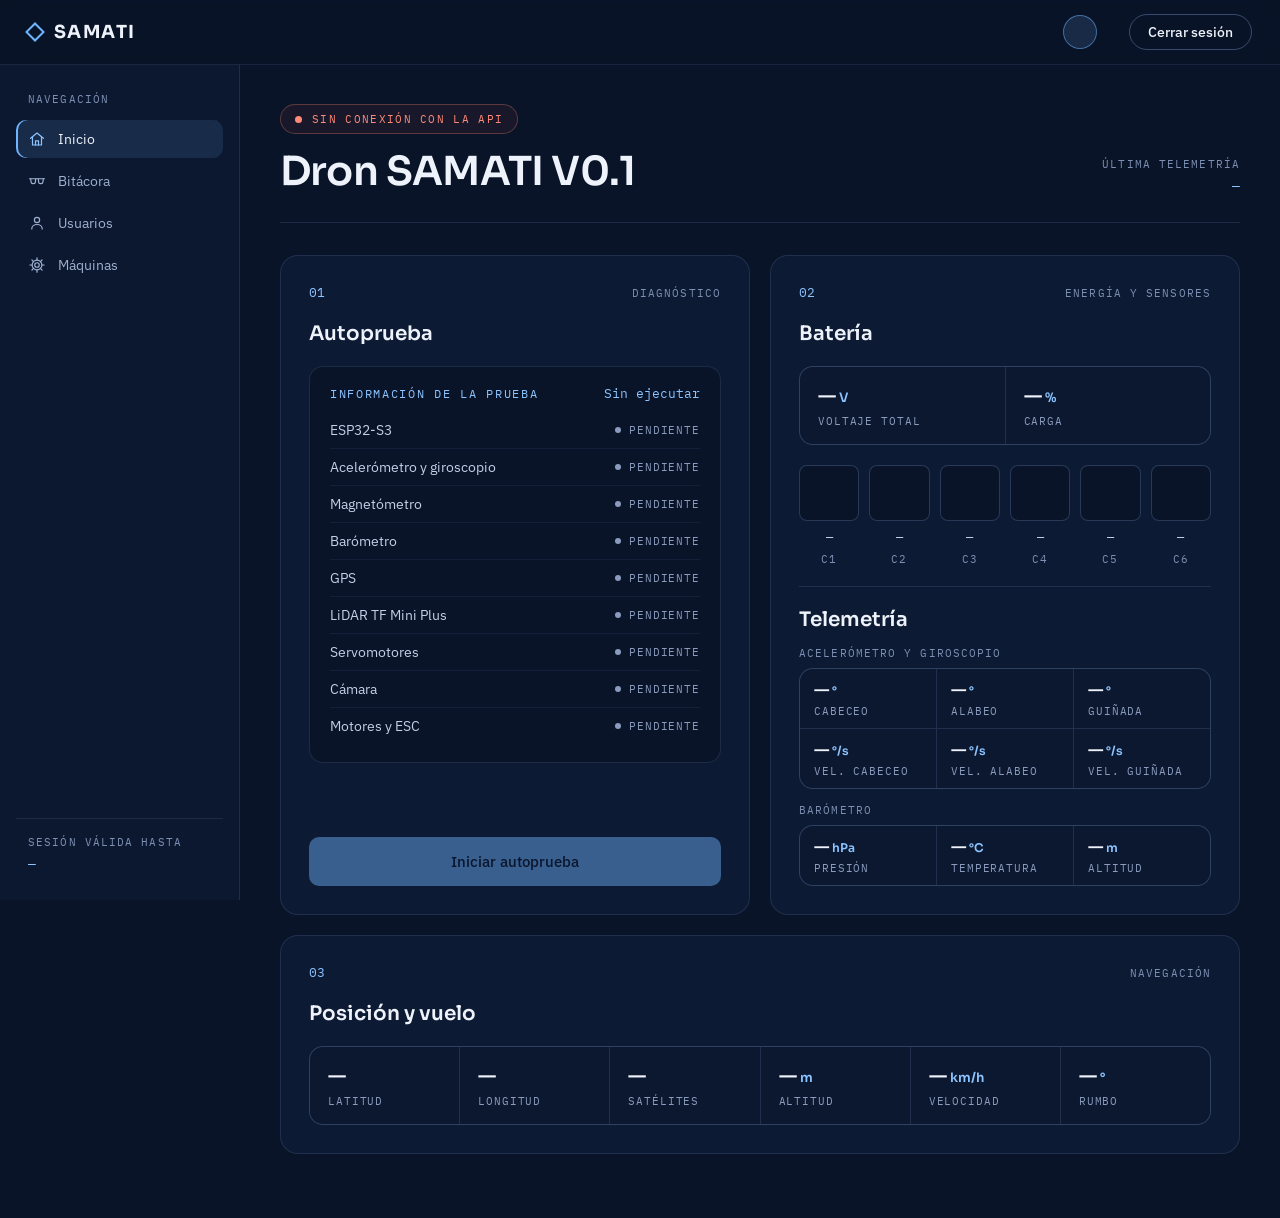
==== sitio_web/panel_control/index.html @ 72092619 "added panel of control user and log website, update API" ====
<!DOCTYPE html>
<html lang="es">
<head>
  <meta charset="UTF-8">
  <meta name="viewport" content="width=device-width, initial-scale=1.0">
  <title>Panel de control · SAMATI</title>
  <link rel="preconnect" href="https://fonts.googleapis.com">
  <link href="https://fonts.googleapis.com/css2?family=Sora:wght@400;500;600;700&family=IBM+Plex+Sans:wght@400;500&family=IBM+Plex+Mono:wght@400;500&display=swap" rel="stylesheet">
  <link rel="stylesheet" href="../styless.css">
  <link rel="stylesheet" href="styless.css">
</head>
<body class="pagina_panel">

  <header class="barra_navegacion barra_navegacion_panel">
    <div class="barra_navegacion_interior">
      <a href="index.html" class="logo">
        <span class="logo_marca"></span>
        <span class="logo_texto">SAMATI</span>
      </a>
      <div class="menu_navegacion">
        <div class="usuario_sesion">
          <span class="usuario_avatar" id="usuario_avatar" aria-hidden="true"></span>
          <span class="usuario_datos">
            <span class="usuario_nombre" id="usuario_nombre"></span>
            <span class="etiqueta_pequena" id="usuario_rol"></span>
          </span>
        </div>
        <button type="button" class="boton_acceso" id="boton_cerrar_sesion_panel">Cerrar sesión</button>
      </div>
    </div>
  </header>

  <div class="panel_estructura">
    <aside class="barra_lateral">
      <span class="etiqueta_pequena menu_lateral_titulo">Navegación</span>
      <nav class="menu_lateral" aria-label="Secciones del panel">
        <a href="index.html" class="enlace_lateral enlace_lateral_activo" aria-current="page">
          <svg class="icono_lateral" viewBox="0 0 24 24" aria-hidden="true">
            <path d="M3.5 11 12 4l8.5 7"></path>
            <path d="M6 9.5V20h12V9.5"></path>
            <path d="M10 20v-5.5h4V20"></path>
          </svg>
          <span>Inicio</span>
        </a>
        <a href="ingineer_log/index.html" class="enlace_lateral">
          <svg class="icono_lateral" viewBox="0 0 24 24" aria-hidden="true">
            <path d="M2 9h20"></path>
            <path d="M3.5 9l.6 4.2a2.5 2.5 0 0 0 2.5 2.3h.8a2.5 2.5 0 0 0 2.5-2.3L10.2 9"></path>
            <path d="M13.8 9l.3 4.2a2.5 2.5 0 0 0 2.5 2.3h.8a2.5 2.5 0 0 0 2.5-2.3L20.5 9"></path>
          </svg>
          <span>Bitácora</span>
        </a>
        <a href="user_shetings/index.html" class="enlace_lateral">
          <svg class="icono_lateral" viewBox="0 0 24 24" aria-hidden="true">
            <circle cx="12" cy="8" r="3.5"></circle>
            <path d="M5 20c0-3.6 3.1-6 7-6s7 2.4 7 6"></path>
          </svg>
          <span>Usuarios</span>
        </a>
        <a href="machine_shetings/index.html" class="enlace_lateral">
          <svg class="icono_lateral" viewBox="0 0 24 24" aria-hidden="true">
            <circle cx="12" cy="12" r="3"></circle>
            <circle cx="12" cy="12" r="6.5"></circle>
            <path d="M12 2.5v3M12 18.5v3M2.5 12h3M18.5 12h3M5.3 5.3l2.1 2.1M16.6 16.6l2.1 2.1M5.3 18.7l2.1-2.1M16.6 7.4l2.1-2.1"></path>
          </svg>
          <span>Máquinas</span>
        </a>
      </nav>
      <div class="barra_lateral_pie">
        <span class="etiqueta_pequena">Sesión válida hasta</span>
        <span class="numero_mono" id="sesion_expira">—</span>
      </div>
    </aside>

    <main class="panel_contenido">
      <section id="vista_inicio" class="vista_panel">
        <div class="encabezado_panel revelar" style="--retraso:0ms">
          <div class="encabezado_panel_titulos">
            <div class="estado_enlace estado_enlace_desconectado" id="estado_enlace" role="status" aria-live="polite">
              <span class="estado_enlace_punto"></span>
              <span id="estado_enlace_texto">Sin conexión con la API</span>
            </div>
            <h1 class="titulo_panel" id="titulo_dron">Dron SAMATI V0.1</h1>
          </div>
          <div class="encabezado_panel_meta">
            <span class="etiqueta_pequena">Última telemetría</span>
            <span class="numero_mono" id="ultima_telemetria">—</span>
          </div>
        </div>

        <div class="cuadricula_panel">
          <article class="tarjeta_componente tarjeta_panel revelar" style="--retraso:60ms">
            <div class="tarjeta_componente_cabecera"><span class="numero_mono">01</span><span class="etiqueta_pequena">Diagnóstico</span></div>
            <h2 class="titulo_tarjeta">Autoprueba</h2>
            <div class="informacion_prueba">
              <div class="informacion_prueba_cabecera">
                <span class="etiqueta_mono">Información de la prueba</span>
                <span class="numero_mono" id="resumen_prueba">Sin ejecutar</span>
              </div>
              <ul class="lista_prueba" id="lista_prueba">
                <li class="lista_prueba_fila" data-componente="microcontrolador"><span>ESP32-S3</span><span class="estado_prueba">Pendiente</span></li>
                <li class="lista_prueba_fila" data-componente="imu"><span>Acelerómetro y giroscopio</span><span class="estado_prueba">Pendiente</span></li>
                <li class="lista_prueba_fila" data-componente="magnetometro"><span>Magnetómetro</span><span class="estado_prueba">Pendiente</span></li>
                <li class="lista_prueba_fila" data-componente="barometro"><span>Barómetro</span><span class="estado_prueba">Pendiente</span></li>
                <li class="lista_prueba_fila" data-componente="gps"><span>GPS</span><span class="estado_prueba">Pendiente</span></li>
                <li class="lista_prueba_fila" data-componente="lidar"><span>LiDAR TF Mini Plus</span><span class="estado_prueba">Pendiente</span></li>
                <li class="lista_prueba_fila" data-componente="servomotores"><span>Servomotores</span><span class="estado_prueba">Pendiente</span></li>
                <li class="lista_prueba_fila" data-componente="camara"><span>Cámara</span><span class="estado_prueba">Pendiente</span></li>
                <li class="lista_prueba_fila" data-componente="motores"><span>Motores y ESC</span><span class="estado_prueba">Pendiente</span></li>
              </ul>
            </div>
            <button type="button" class="boton_primario" id="boton_autoprueba" disabled>
              <span class="indicador_carga"></span>
              <span id="texto_boton_autoprueba">Iniciar autoprueba</span>
            </button>
          </article>

          <article class="tarjeta_componente tarjeta_panel revelar" style="--retraso:120ms">
            <div class="tarjeta_componente_cabecera"><span class="numero_mono">02</span><span class="etiqueta_pequena">Energía y sensores</span></div>
            <h2 class="titulo_tarjeta">Batería</h2>
            <div class="cuadricula_datos cuadricula_datos_compacta">
              <div class="dato"><span class="dato_valor"><span id="bateria_voltaje">—</span><span class="dato_unidad">V</span></span><span class="dato_nombre">Voltaje total</span></div>
              <div class="dato"><span class="dato_valor"><span id="bateria_porcentaje">—</span><span class="dato_unidad">%</span></span><span class="dato_nombre">Carga</span></div>
            </div>
            <div class="celdas_bateria" id="celdas_bateria">
              <div class="celda_bateria"><span class="celda_bateria_barra"><span class="celda_bateria_relleno"></span></span><span class="numero_mono celda_bateria_valor">—</span><span class="etiqueta_pequena">C1</span></div>
              <div class="celda_bateria"><span class="celda_bateria_barra"><span class="celda_bateria_relleno"></span></span><span class="numero_mono celda_bateria_valor">—</span><span class="etiqueta_pequena">C2</span></div>
              <div class="celda_bateria"><span class="celda_bateria_barra"><span class="celda_bateria_relleno"></span></span><span class="numero_mono celda_bateria_valor">—</span><span class="etiqueta_pequena">C3</span></div>
              <div class="celda_bateria"><span class="celda_bateria_barra"><span class="celda_bateria_relleno"></span></span><span class="numero_mono celda_bateria_valor">—</span><span class="etiqueta_pequena">C4</span></div>
              <div class="celda_bateria"><span class="celda_bateria_barra"><span class="celda_bateria_relleno"></span></span><span class="numero_mono celda_bateria_valor">—</span><span class="etiqueta_pequena">C5</span></div>
              <div class="celda_bateria"><span class="celda_bateria_barra"><span class="celda_bateria_relleno"></span></span><span class="numero_mono celda_bateria_valor">—</span><span class="etiqueta_pequena">C6</span></div>
            </div>

            <div class="bloque_telemetria">
              <h2 class="titulo_tarjeta">Telemetría</h2>
              <div class="grupo_telemetria">
                <span class="etiqueta_pequena">Acelerómetro y giroscopio</span>
                <div class="cuadricula_datos cuadricula_datos_compacta cuadricula_datos_tres">
                  <div class="dato"><span class="dato_valor"><span id="imu_cabeceo">—</span><span class="dato_unidad">°</span></span><span class="dato_nombre">Cabeceo</span></div>
                  <div class="dato"><span class="dato_valor"><span id="imu_alabeo">—</span><span class="dato_unidad">°</span></span><span class="dato_nombre">Alabeo</span></div>
                  <div class="dato"><span class="dato_valor"><span id="imu_guinada">—</span><span class="dato_unidad">°</span></span><span class="dato_nombre">Guiñada</span></div>
                  <div class="dato"><span class="dato_valor"><span id="imu_vel_cabeceo">—</span><span class="dato_unidad">°/s</span></span><span class="dato_nombre">Vel. cabeceo</span></div>
                  <div class="dato"><span class="dato_valor"><span id="imu_vel_alabeo">—</span><span class="dato_unidad">°/s</span></span><span class="dato_nombre">Vel. alabeo</span></div>
                  <div class="dato"><span class="dato_valor"><span id="imu_vel_guinada">—</span><span class="dato_unidad">°/s</span></span><span class="dato_nombre">Vel. guiñada</span></div>
                </div>
              </div>
              <div class="grupo_telemetria">
                <span class="etiqueta_pequena">Barómetro</span>
                <div class="cuadricula_datos cuadricula_datos_compacta cuadricula_datos_tres">
                  <div class="dato"><span class="dato_valor"><span id="barometro_presion">—</span><span class="dato_unidad">hPa</span></span><span class="dato_nombre">Presión</span></div>
                  <div class="dato"><span class="dato_valor"><span id="barometro_temperatura">—</span><span class="dato_unidad">°C</span></span><span class="dato_nombre">Temperatura</span></div>
                  <div class="dato"><span class="dato_valor"><span id="barometro_altitud">—</span><span class="dato_unidad">m</span></span><span class="dato_nombre">Altitud</span></div>
                </div>
              </div>
            </div>
          </article>

          <article class="tarjeta_componente tarjeta_panel tarjeta_panel_ancha revelar" style="--retraso:180ms">
            <div class="tarjeta_componente_cabecera"><span class="numero_mono">03</span><span class="etiqueta_pequena">Navegación</span></div>
            <h2 class="titulo_tarjeta">Posición y vuelo</h2>
            <div class="cuadricula_datos cuadricula_datos_compacta">
              <div class="dato"><span class="dato_valor" id="telemetria_latitud">—</span><span class="dato_nombre">Latitud</span></div>
              <div class="dato"><span class="dato_valor" id="telemetria_longitud">—</span><span class="dato_nombre">Longitud</span></div>
              <div class="dato"><span class="dato_valor"><span id="telemetria_satelites">—</span></span><span class="dato_nombre">Satélites</span></div>
              <div class="dato"><span class="dato_valor"><span id="telemetria_altitud">—</span><span class="dato_unidad">m</span></span><span class="dato_nombre">Altitud</span></div>
              <div class="dato"><span class="dato_valor"><span id="telemetria_velocidad">—</span><span class="dato_unidad">km/h</span></span><span class="dato_nombre">Velocidad</span></div>
              <div class="dato"><span class="dato_valor"><span id="telemetria_rumbo">—</span><span class="dato_unidad">°</span></span><span class="dato_nombre">Rumbo</span></div>
            </div>
          </article>
        </div>
      </section>
    </main>
  </div>

  <script src="../main.js"></script>
  <script src="sesion_panel.js"></script>
  <script src="main.js"></script>
</body>
</html>
---- sitio_web/styless.css ----
/* ===== Variables ===== */
:root {
  --color_fondo: #0a1428;
  --color_fondo_alterno: #0c1830;
  --color_superficie: #0d1a33;
  --color_superficie_hover: #102042;
  --color_texto: #eef2fa;
  --color_texto_secundario: #a9b8d4;
  --color_texto_tenue: #8a9bbd;
  --color_acento: #6fb4ff;
  --color_acento_claro: #8cc4ff;
  --color_acento_hover: #9bcbff;
  --color_alerta: #f2c46b;
  --color_error: #ff8a78;
  --color_linea: rgba(140, 175, 235, 0.14);
  --fuente_titulos: 'Sora', sans-serif;
  --fuente_texto: 'IBM Plex Sans', system-ui, sans-serif;
  --fuente_mono: 'IBM Plex Mono', monospace;
  --curva_suave: cubic-bezier(.2, .7, .2, 1);
}

/* ===== Base ===== */
*, *::before, *::after { box-sizing: border-box; }
html { scroll-behavior: smooth; }
body {
  margin: 0;
  background: var(--color_fondo);
  color: var(--color_texto);
  font-family: var(--fuente_texto);
  -webkit-font-smoothing: antialiased;
  overflow-x: hidden;
}
a { color: var(--color_acento_claro); text-decoration: none; }
a:hover { color: #c7e2ff; }
::selection { background: var(--color_acento); color: #071226; }
input::placeholder { color: #6f82a6; }
[hidden] { display: none !important; }

.contenedor { max-width: 1240px; margin: 0 auto; width: 100%; }

/* ===== Tipografía compartida ===== */
.etiqueta_mono {
  font-family: var(--fuente_mono);
  font-size: 12px;
  letter-spacing: .14em;
  text-transform: uppercase;
  color: var(--color_acento_claro);
}
.etiqueta_pequena {
  font-family: var(--fuente_mono);
  font-size: 11px;
  letter-spacing: .1em;
  text-transform: uppercase;
  color: #7d8fb2;
}
.numero_mono { font-family: var(--fuente_mono); font-size: 13px; color: var(--color_acento_claro); }
.texto_secundario { margin: 0; font-size: 15px; line-height: 1.6; color: var(--color_texto_secundario); text-wrap: pretty; }

/* ===== Navegación ===== */
.barra_navegacion {
  position: fixed; top: 0; left: 0; right: 0; z-index: 20;
  background: rgba(10, 20, 40, .72);
  backdrop-filter: blur(14px);
  -webkit-backdrop-filter: blur(14px);
  border-bottom: 1px solid rgba(140, 175, 235, .12);
}
.barra_navegacion_interior {
  padding: 16px 28px;
  display: flex; align-items: center; justify-content: space-between; gap: 24px;
}
.logo { display: flex; align-items: center; gap: 12px; color: var(--color_texto); }
.logo:hover { color: var(--color_texto); }
.logo_marca { width: 14px; height: 14px; border: 2px solid var(--color_acento); transform: rotate(45deg); display: block; }
.logo_marca_pequena { width: 10px; height: 10px; }
.logo_texto { font-family: var(--fuente_titulos); font-weight: 700; font-size: 18px; letter-spacing: .08em; }
.logo_texto_pequeno { font-size: 14px; font-weight: 600; }
.menu_navegacion { display: flex; align-items: center; gap: 28px; flex-wrap: wrap; }
.enlace_menu { color: #9fb0cf; font-size: 14px; transition: color .2s; }
.enlace_menu:hover { color: var(--color_texto); }
.boton_acceso {
  font-family: var(--fuente_texto); font-size: 14px; font-weight: 500;
  color: var(--color_texto); background: transparent;
  border: 1px solid rgba(140, 175, 235, .35); border-radius: 999px;
  padding: 8px 18px; cursor: pointer; transition: all .25s;
}
.boton_acceso:hover { background: var(--color_acento); color: #071226; border-color: var(--color_acento); }

/* ===== Inicio ===== */
.seccion_inicio {
  position: relative; min-height: 100vh;
  display: flex; align-items: center;
  padding: 120px 28px 72px; overflow: hidden;
  background-image:
    linear-gradient(rgba(140, 175, 235, .05) 1px, transparent 1px),
    linear-gradient(90deg, rgba(140, 175, 235, .05) 1px, transparent 1px);
  background-size: 64px 64px;
}
.inicio_degradado {
  position: absolute; inset: 0; pointer-events: none;
  background: radial-gradient(ellipse at 20% 50%, rgba(10, 20, 40, .92) 0%, rgba(10, 20, 40, .55) 45%, rgba(10, 20, 40, 0) 75%);
}
.inicio_contenido {
  position: relative;
  display: flex; flex-wrap: wrap; align-items: center; justify-content: space-between; gap: 56px;
}
.inicio_texto { flex: 1 1 520px; max-width: 640px; display: flex; flex-direction: column; gap: 28px; }
.etiqueta_ubicacion {
  display: flex; align-items: center; gap: 10px;
  font-family: var(--fuente_mono); font-size: 12px; letter-spacing: .14em;
  text-transform: uppercase; color: var(--color_acento_claro);
}
.punto_estado { width: 6px; height: 6px; border-radius: 50%; background: var(--color_acento); box-shadow: 0 0 0 4px rgba(111, 180, 255, .18); }
.titulo_principal {
  margin: 0; font-family: var(--fuente_titulos); font-weight: 600;
  font-size: clamp(38px, 5.4vw, 68px); line-height: 1.04; letter-spacing: -.025em; text-wrap: balance;
}
.texto_principal { margin: 0; font-size: 18px; line-height: 1.6; color: var(--color_texto_secundario); max-width: 560px; text-wrap: pretty; }
.cuadricula_datos {
  display: grid; grid-template-columns: repeat(auto-fit, minmax(120px, 1fr)); gap: 1px;
  background: var(--color_linea); border: 1px solid var(--color_linea);
  border-radius: 14px; overflow: hidden; margin-top: 8px;
}
.dato { background: var(--color_fondo_alterno); padding: 18px 20px; display: flex; flex-direction: column; gap: 6px; }
.dato_valor { font-family: var(--fuente_titulos); font-size: 26px; font-weight: 600; }
.dato_unidad { font-size: 15px; color: var(--color_acento_claro); margin-left: 3px; }
.dato_nombre { font-family: var(--fuente_mono); font-size: 11px; letter-spacing: .08em; text-transform: uppercase; color: var(--color_texto_tenue); }

/* ===== Radar ===== */
.radar {
  position: absolute; right: -12%; top: 50%; transform: translateY(-50%);
  width: min(860px, 110vw); aspect-ratio: 1; pointer-events: none; opacity: .85;
}
.radar_anillo { position: absolute; border-radius: 50%; border: 1px solid rgba(125, 165, 235, .16); }
.radar_anillo_1 { inset: 0; }
.radar_anillo_2 { inset: 12%; }
.radar_anillo_3 { inset: 24%; }
.radar_anillo_4 { inset: 36%; }
.radar_eje { position: absolute; background: rgba(125, 165, 235, .16); }
.radar_eje_horizontal { left: 0; right: 0; top: 50%; height: 1px; }
.radar_eje_vertical { top: 0; bottom: 0; left: 50%; width: 1px; }
.radar_barrido {
  position: absolute; inset: 0; border-radius: 50%;
  background: conic-gradient(from 0deg, rgba(111, 180, 255, 0) 0deg, rgba(111, 180, 255, 0) 290deg, rgba(111, 180, 255, .22) 360deg);
  animation: animacion_giro 8s linear infinite;
}
.radar_ruta { position: absolute; inset: 0; width: 100%; height: 100%; }
.radar_ruta polyline { fill: none; stroke: rgba(140, 196, 255, .35); stroke-width: .18; stroke-dasharray: .8 .8; }
.punto_ruta {
  --color_punto: var(--color_acento_claro);
  position: absolute; left: var(--pos_x); top: var(--pos_y);
  width: 7px; height: 7px; border-radius: 50%;
  background: var(--color_punto); box-shadow: 0 0 12px var(--color_punto);
  transform: translate(-50%, -50%);
}
.punto_ruta::after {
  content: ''; position: absolute; left: 50%; top: 50%;
  width: 10px; height: 10px; border-radius: 50%;
  border: 1px solid var(--color_punto);
  animation: animacion_pulso 2.8s ease-out var(--retraso) infinite;
}
.punto_ruta_alerta { --color_punto: var(--color_alerta); width: 9px; height: 9px; }

/* ===== Login ===== */
.tarjeta_login {
  flex: 0 1 420px; width: 100%; max-width: 440px;
  background: rgba(12, 26, 52, .74);
  backdrop-filter: blur(16px); -webkit-backdrop-filter: blur(16px);
  border: 1px solid rgba(140, 175, 235, .2); border-radius: 20px; padding: 36px;
  box-shadow: 0 30px 80px -20px rgba(0, 0, 0, .6), inset 0 1px 0 rgba(255, 255, 255, .05);
}
.formulario_login, .vista_acceso_exitoso { display: flex; flex-direction: column; gap: 24px; animation: animacion_entrada .5s ease both; }
.encabezado_login { display: flex; flex-direction: column; gap: 8px; }
.titulo_login { margin: 0; font-family: var(--fuente_titulos); font-weight: 600; font-size: 26px; letter-spacing: -.01em; }
.grupo_campos { display: flex; flex-direction: column; gap: 16px; }
.campo { display: flex; flex-direction: column; gap: 8px; }
.campo_etiqueta { font-size: 13px; font-weight: 500; color: #c3cfe5; }
.campo_entrada {
  width: 100%; font-family: var(--fuente_texto); font-size: 15px; color: var(--color_texto);
  background: rgba(6, 14, 30, .6); border: 1px solid rgba(140, 175, 235, .24);
  border-radius: 10px; padding: 14px 16px; outline: none;
  transition: border-color .2s, box-shadow .2s;
}
.campo_entrada:focus { border-color: var(--color_acento); box-shadow: 0 0 0 4px rgba(111, 180, 255, .18); }
.campo_entrada_invalido { border-color: rgba(255, 138, 120, .6); }
.campo_contrasena_envoltura { position: relative; display: block; }
.campo_entrada_contrasena { padding-right: 84px; }
.boton_mostrar_contrasena {
  position: absolute; right: 6px; top: 50%; transform: translateY(-50%);
  font-family: var(--fuente_mono); font-size: 11px; letter-spacing: .08em; text-transform: uppercase;
  color: var(--color_acento_claro); background: transparent; border: none; border-radius: 6px;
  padding: 8px 10px; cursor: pointer; transition: background .2s;
}
.boton_mostrar_contrasena:hover { background: rgba(111, 180, 255, .12); }
.mensaje_error {
  display: flex; gap: 10px; align-items: flex-start;
  font-size: 14px; line-height: 1.45; color: #ffc9c2;
  background: rgba(255, 110, 90, .1); border: 1px solid rgba(255, 130, 110, .3);
  border-radius: 10px; padding: 12px 14px;
  animation: animacion_sacudida .4s ease both;
}
.mensaje_error_punto { width: 6px; height: 6px; border-radius: 50%; background: var(--color_error); margin-top: 7px; flex: none; }
.boton_primario {
  display: flex; align-items: center; justify-content: center; gap: 10px;
  font-family: var(--fuente_texto); font-size: 15px; font-weight: 500;
  color: #071226; background: var(--color_acento);
  border: none; border-radius: 10px; padding: 15px 18px; cursor: pointer;
  transition: background .25s, transform .25s, box-shadow .25s;
}
.boton_primario:hover { color: #071226; background: var(--color_acento_hover); transform: translateY(-1px); box-shadow: 0 10px 30px -10px rgba(111, 180, 255, .6); }
.boton_primario:disabled { cursor: progress; opacity: .85; transform: none; box-shadow: none; }
.indicador_carga {
  display: none; width: 16px; height: 16px; border-radius: 50%;
  border: 2px solid rgba(7, 18, 38, .25); border-top-color: #071226;
  animation: animacion_giro .7s linear infinite;
}
.boton_primario.esta_cargando .indicador_carga { display: block; }
.nota_login {
  font-family: var(--fuente_mono); font-size: 11px; letter-spacing: .06em; color: #7d8fb2;
  padding-top: 14px; border-top: 1px solid rgba(140, 175, 235, .12);
}
.icono_exito {
  width: 48px; height: 48px; border-radius: 50%;
  background: rgba(111, 180, 255, .14); border: 1px solid rgba(111, 180, 255, .5);
  display: flex; align-items: center; justify-content: center;
}
.icono_exito_marca {
  width: 14px; height: 8px; display: block;
  border-left: 2px solid var(--color_acento_claro); border-bottom: 2px solid var(--color_acento_claro);
  transform: rotate(-45deg) translate(1px, -2px);
}
.boton_texto {
  font-family: var(--fuente_texto); font-size: 14px; color: #9fb0cf;
  background: transparent; border: none; padding: 0; cursor: pointer;
  align-self: flex-start; transition: color .2s;
}
.boton_texto:hover { color: var(--color_texto); }

/* ===== Secciones ===== */
.seccion { padding: 120px 28px; border-top: 1px solid rgba(140, 175, 235, .1); }
.seccion_alterna { background: var(--color_fondo_alterno); border-bottom: 1px solid rgba(140, 175, 235, .1); }
.seccion_interior { display: flex; flex-direction: column; gap: 56px; }
.encabezado_seccion { display: flex; flex-wrap: wrap; justify-content: space-between; align-items: flex-end; gap: 24px; }
.encabezado_seccion_titulos { display: flex; flex-direction: column; gap: 14px; max-width: 620px; }
.encabezado_seccion_texto { max-width: 420px; font-size: 16px; }
.titulo_seccion {
  margin: 0; font-family: var(--fuente_titulos); font-weight: 600;
  font-size: clamp(30px, 3.6vw, 44px); line-height: 1.1; letter-spacing: -.02em; text-wrap: balance;
}

/* Sistema */
.cuadricula_componentes { display: grid; grid-template-columns: repeat(auto-fit, minmax(min(100%, 300px), 1fr)); gap: 20px; }
.tarjeta_componente {
  background: var(--color_superficie); border: 1px solid var(--color_linea); border-radius: 18px;
  padding: 32px; display: flex; flex-direction: column; gap: 22px;
  transition: border-color .3s, background .3s;
}
.tarjeta_componente:hover { border-color: rgba(111, 180, 255, .45); background: var(--color_superficie_hover); }
.tarjeta_componente_cabecera { display: flex; justify-content: space-between; align-items: center; }
.tarjeta_componente_texto { display: flex; flex-direction: column; gap: 10px; }
.titulo_tarjeta { margin: 0; font-family: var(--fuente_titulos); font-weight: 600; font-size: 22px; }
.lista_elementos {
  margin: 0; padding: 18px 0 0; list-style: none;
  display: flex; flex-direction: column; gap: 10px;
  border-top: 1px solid rgba(140, 175, 235, .12);
}
.lista_elementos li { display: flex; gap: 12px; align-items: baseline; font-family: var(--fuente_mono); font-size: 13px; color: #c3cfe5; }
.lista_elementos li::before {
  content: ''; width: 5px; height: 5px; background: var(--color_acento);
  transform: rotate(45deg); flex: none; position: relative; top: -2px;
}

/* Funcionamiento */
.linea_pasos { margin: 0; padding: 0; list-style: none; display: grid; grid-template-columns: repeat(auto-fit, minmax(min(100%, 240px), 1fr)); }
.paso {
  position: relative; padding: 28px 28px 28px 0;
  display: flex; flex-direction: column; gap: 16px;
  border-top: 1px solid rgba(140, 175, 235, .22);
}
.paso::before {
  content: ''; position: absolute; top: -6px; left: 0;
  width: 11px; height: 11px; border-radius: 50%;
  background: var(--color_fondo_alterno); border: 2px solid var(--color_acento);
  transition: background .3s, box-shadow .3s;
}
.paso:hover::before { background: var(--color_acento); box-shadow: 0 0 0 6px rgba(111, 180, 255, .15); }
.paso .numero_mono { padding-top: 8px; }
.titulo_paso { margin: 0; font-family: var(--fuente_titulos); font-weight: 600; font-size: 20px; }

/* Dependencias */
.cuadricula_dependencias { display: grid; grid-template-columns: repeat(auto-fill, minmax(min(100%, 270px), 1fr)); gap: 16px; }
.tarjeta_dependencia {
  border: 1px solid var(--color_linea); border-radius: 16px; padding: 26px;
  display: flex; flex-direction: column; gap: 12px;
  transition: background .3s, border-color .3s, translate .3s;
}
.tarjeta_dependencia:hover { background: #0f1e3c; border-color: rgba(111, 180, 255, .4); translate: 0 -3px; }
.tarjeta_dependencia .texto_secundario { font-size: 14px; }
.titulo_dependencia { margin: 0; font-family: var(--fuente_titulos); font-weight: 600; font-size: 17px; }

/* ===== Pie de página ===== */
.pie_pagina { border-top: 1px solid rgba(140, 175, 235, .12); padding: 36px 28px; }
.pie_pagina_interior { display: flex; flex-wrap: wrap; justify-content: space-between; align-items: center; gap: 16px; }
.pie_pagina_marca { display: flex; align-items: center; gap: 12px; flex-wrap: wrap; }
.pie_pagina_descripcion { font-size: 13px; color: var(--color_texto_tenue); }
.pie_pagina_ubicacion { font-size: 12px; color: #7d8fb2; }

/* ===== Animación de aparición ===== */
.revelar {
  opacity: 0; transform: translateY(22px);
  transition: opacity .9s var(--curva_suave) var(--retraso, 0ms), transform .9s var(--curva_suave) var(--retraso, 0ms);
}
.revelar.esta_visible { opacity: 1; transform: none; }

/* ===== Keyframes ===== */
@keyframes animacion_giro { to { transform: rotate(360deg); } }
@keyframes animacion_pulso {
  0% { transform: translate(-50%, -50%) scale(1); opacity: .75; }
  100% { transform: translate(-50%, -50%) scale(4.2); opacity: 0; }
}
@keyframes animacion_entrada { from { opacity: 0; transform: translateY(10px); } to { opacity: 1; transform: none; } }
@keyframes animacion_sacudida {
  0%, 100% { transform: translateX(0); }
  25% { transform: translateX(-5px); }
  50% { transform: translateX(4px); }
  75% { transform: translateX(-2px); }
}

/* ===== Responsivo ===== */
@media (max-width: 720px) {
  .menu_navegacion .enlace_menu { display: none; }
  .radar { opacity: .45; right: -40%; }
  .tarjeta_login { padding: 28px; }
  .seccion { padding: 88px 22px; }
}

@media (prefers-reduced-motion: reduce) {
  html { scroll-behavior: auto; }
  .radar_barrido, .punto_ruta::after { animation: none; }
  .revelar { opacity: 1; transform: none; transition: none; }
}
---- sitio_web/panel_control/styless.css ----
/* ===== Estructura del panel ===== */
.pagina_panel { --alto_barra_panel: 64px; min-height: 100vh; }
.barra_navegacion_panel .barra_navegacion_interior { min-height: var(--alto_barra_panel); padding-top: 0; padding-bottom: 0; }
.barra_navegacion_panel .menu_navegacion { gap: 20px; flex-wrap: nowrap; }

.usuario_sesion { display: flex; align-items: center; gap: 12px; }
.usuario_avatar {
  width: 34px; height: 34px; border-radius: 50%; flex: none;
  display: flex; align-items: center; justify-content: center;
  font-family: var(--fuente_titulos); font-weight: 600; font-size: 14px; text-transform: uppercase;
  color: var(--color_acento_claro); background: rgba(111, 180, 255, .14); border: 1px solid rgba(111, 180, 255, .5);
}
.usuario_datos { display: flex; flex-direction: column; gap: 3px; line-height: 1.2; }
.usuario_nombre { font-size: 14px; font-weight: 500; color: var(--color_texto); }

.panel_estructura {
  display: grid; grid-template-columns: 240px minmax(0, 1fr);
  min-height: 100vh; padding-top: var(--alto_barra_panel);
}

/* ===== Barra lateral ===== */
.barra_lateral {
  position: sticky; top: var(--alto_barra_panel); align-self: start;
  height: calc(100vh - var(--alto_barra_panel));
  display: flex; flex-direction: column; gap: 14px;
  padding: 28px 16px; background: var(--color_fondo_alterno);
  border-right: 1px solid var(--color_linea);
}
.menu_lateral_titulo { padding: 0 12px; }
.menu_lateral { display: flex; flex-direction: column; gap: 4px; }
.enlace_lateral {
  display: flex; align-items: center; gap: 12px;
  padding: 10px 12px; border-radius: 10px;
  font-size: 14px; color: #9fb0cf; white-space: nowrap;
  transition: background .2s, color .2s;
}
.enlace_lateral:hover { color: var(--color_texto); background: rgba(111, 180, 255, .08); }
.enlace_lateral_activo { color: var(--color_texto); background: rgba(111, 180, 255, .12); box-shadow: inset 2px 0 0 var(--color_acento); }
.icono_lateral {
  width: 18px; height: 18px; flex: none;
  fill: none; stroke: currentColor; stroke-width: 1.6; stroke-linecap: round; stroke-linejoin: round;
}
.enlace_lateral_activo .icono_lateral { color: var(--color_acento_claro); }
.barra_lateral_pie {
  margin-top: auto; padding: 16px 12px 0;
  display: flex; flex-direction: column; gap: 6px;
  border-top: 1px solid rgba(140, 175, 235, .12);
}

/* ===== Contenido ===== */
.panel_contenido { padding: 40px 40px 64px; min-width: 0; }
.vista_panel { display: flex; flex-direction: column; gap: 32px; max-width: 1240px; }
.encabezado_panel {
  display: flex; flex-wrap: wrap; justify-content: space-between; align-items: flex-end; gap: 20px;
  padding-bottom: 28px; border-bottom: 1px solid var(--color_linea);
}
.encabezado_panel_titulos { display: flex; flex-direction: column; align-items: flex-start; gap: 16px; }
.titulo_panel {
  margin: 0; font-family: var(--fuente_titulos); font-weight: 600;
  font-size: clamp(28px, 3.2vw, 40px); line-height: 1.1; letter-spacing: -.02em;
}
.encabezado_panel_meta { display: flex; flex-direction: column; align-items: flex-end; gap: 6px; }

/* Estado del enlace (verificado por WebSocket) */
.estado_enlace {
  display: inline-flex; align-items: center; gap: 10px;
  font-family: var(--fuente_mono); font-size: 11px; letter-spacing: .12em; text-transform: uppercase;
  padding: 7px 14px; border-radius: 999px; border: 1px solid var(--color_linea);
  color: var(--color_texto_tenue);
  transition: color .3s, border-color .3s, background .3s;
}
.estado_enlace_punto { position: relative; width: 7px; height: 7px; border-radius: 50%; background: currentColor; flex: none; }
.estado_enlace_punto::after {
  content: ''; position: absolute; left: 50%; top: 50%;
  width: 7px; height: 7px; border-radius: 50%; border: 1px solid currentColor;
  opacity: 0;
}
.estado_enlace_desconectado { color: var(--color_error); border-color: rgba(255, 130, 110, .3); background: rgba(255, 110, 90, .06); }
.estado_enlace_conectando { color: var(--color_acento); border-color: rgba(111, 180, 255, .3); }
.estado_enlace_conectando .estado_enlace_punto::after { animation: animacion_pulso 1.4s ease-out infinite; }
.estado_enlace_sin_senal { color: var(--color_texto_secundario); border-color: rgba(140, 175, 235, .3); }
.estado_enlace_en_linea { color: var(--color_acento_claro); border-color: rgba(111, 180, 255, .45); background: rgba(111, 180, 255, .08); }
.estado_enlace_en_linea .estado_enlace_punto::after { animation: animacion_pulso 2.8s ease-out infinite; }

/* ===== Tarjetas del panel ===== */
.cuadricula_panel { display: grid; grid-template-columns: repeat(auto-fit, minmax(min(100%, 420px), 1fr)); gap: 20px; }
.tarjeta_panel { padding: 28px; gap: 20px; }
.tarjeta_panel .titulo_tarjeta { font-size: 20px; }
.tarjeta_panel .boton_primario:disabled:not(.esta_cargando) { cursor: not-allowed; opacity: .45; }
.tarjeta_panel .boton_primario { margin-top: auto; }
.tarjeta_panel_ancha { grid-column: 1 / -1; }

.cuadricula_datos_compacta { margin-top: 0; }
.cuadricula_datos_compacta .dato { padding: 16px 18px; }
.cuadricula_datos_compacta .dato_valor { font-size: 20px; overflow-wrap: anywhere; }
.cuadricula_datos_compacta .dato_unidad { font-size: 13px; }

/* Telemetría: comparte tarjeta con la batería, así que va más compacta */
.bloque_telemetria {
  display: flex; flex-direction: column; gap: 14px;
  padding-top: 20px; border-top: 1px solid var(--color_linea);
}
.grupo_telemetria { display: flex; flex-direction: column; gap: 8px; }
.cuadricula_datos_tres { grid-template-columns: repeat(3, minmax(0, 1fr)); }
.cuadricula_datos_tres .dato { padding: 10px 14px; gap: 4px; }
.cuadricula_datos_tres .dato_valor { font-size: 17px; }
.cuadricula_datos_tres .dato_unidad { font-size: 12px; }

/* Autoprueba */
.informacion_prueba {
  display: flex; flex-direction: column; gap: 10px;
  padding: 18px 20px; border-radius: 14px;
  background: rgba(6, 14, 30, .45); border: 1px solid var(--color_linea);
}
.informacion_prueba_cabecera { display: flex; flex-wrap: wrap; justify-content: space-between; align-items: center; gap: 8px; }
.lista_prueba { margin: 0; padding: 0; list-style: none; display: flex; flex-direction: column; }
.lista_prueba_fila {
  display: flex; justify-content: space-between; align-items: center; gap: 12px;
  padding: 9px 0; font-size: 14px; color: #c3cfe5;
  border-top: 1px solid rgba(140, 175, 235, .08);
}
.lista_prueba_fila:first-child { border-top: none; }
.estado_prueba {
  display: inline-flex; align-items: center; gap: 8px; flex: none;
  font-family: var(--fuente_mono); font-size: 11px; letter-spacing: .08em; text-transform: uppercase;
  color: var(--color_texto_tenue); transition: color .3s;
}
.estado_prueba::before { content: ''; width: 6px; height: 6px; border-radius: 50%; background: currentColor; }
.estado_prueba_en_curso { color: var(--color_acento); }
.estado_prueba_correcto { color: var(--color_acento_claro); }
.estado_prueba_falla { color: var(--color_error); }
.estado_prueba_sin_respuesta { color: var(--color_texto_secundario); }

/* Batería */
.celdas_bateria { display: grid; grid-template-columns: repeat(6, minmax(0, 1fr)); gap: 10px; }
.celda_bateria { display: flex; flex-direction: column; align-items: center; gap: 8px; }
.celda_bateria_barra {
  position: relative; display: block; width: 100%; height: 56px; overflow: hidden;
  border-radius: 8px; background: rgba(6, 14, 30, .45); border: 1px solid rgba(140, 175, 235, .24);
}
.celda_bateria_relleno {
  position: absolute; left: 0; right: 0; bottom: 0;
  height: calc(var(--nivel, 0) * 100%);
  background: linear-gradient(to top, rgba(111, 180, 255, .6), rgba(140, 196, 255, .25));
  transition: height .6s var(--curva_suave), background .3s;
}
.celda_bateria_valor { font-size: 12px; color: #c3cfe5; }
.celda_bateria_baja .celda_bateria_relleno { background: linear-gradient(to top, rgba(255, 138, 120, .65), rgba(255, 138, 120, .25)); }
.celda_bateria_baja .celda_bateria_valor { color: var(--color_error); }

/* ===== Páginas de gestión (bitácora, usuarios): editor a la izquierda, lista a la derecha ===== */
.cuadricula_gestion {
  display: grid; grid-template-columns: repeat(auto-fit, minmax(min(100%, 380px), 1fr));
  gap: 20px; align-items: start;
}
.estado_lista { margin: 0; font-size: 14px; color: var(--color_texto_tenue); }
.campo_opcional { color: var(--color_texto_tenue); font-weight: 400; }
.boton_eliminar { color: var(--color_error); }
.boton_eliminar:hover { color: #ffc9c2; }

/* ===== Responsivo ===== */
@media (max-width: 900px) {
  .panel_estructura { grid-template-columns: minmax(0, 1fr); }
  .barra_lateral {
    position: static; height: auto; flex-direction: row; align-items: center;
    padding: 10px 22px; border-right: none; border-bottom: 1px solid var(--color_linea);
  }
  .menu_lateral { flex-direction: row; min-width: 0; overflow-x: auto; }
  .menu_lateral_titulo { display: none; }
  .barra_lateral_pie { margin-top: 0; margin-left: auto; padding: 0; border-top: none; align-items: flex-end; }
  .panel_contenido { padding: 28px 22px 56px; }
}

@media (max-width: 560px) {
  .barra_navegacion_panel .barra_navegacion_interior { padding-left: 16px; padding-right: 16px; }
  .usuario_datos { display: none; }
  .barra_lateral_pie { display: none; }
  .encabezado_panel_meta { align-items: flex-start; }
  .tarjeta_panel { padding: 22px; }
  .celdas_bateria { gap: 6px; }
}

@media (prefers-reduced-motion: reduce) {
  .estado_enlace_punto::after { animation: none !important; }
  .celda_bateria_relleno { transition: none; }
}
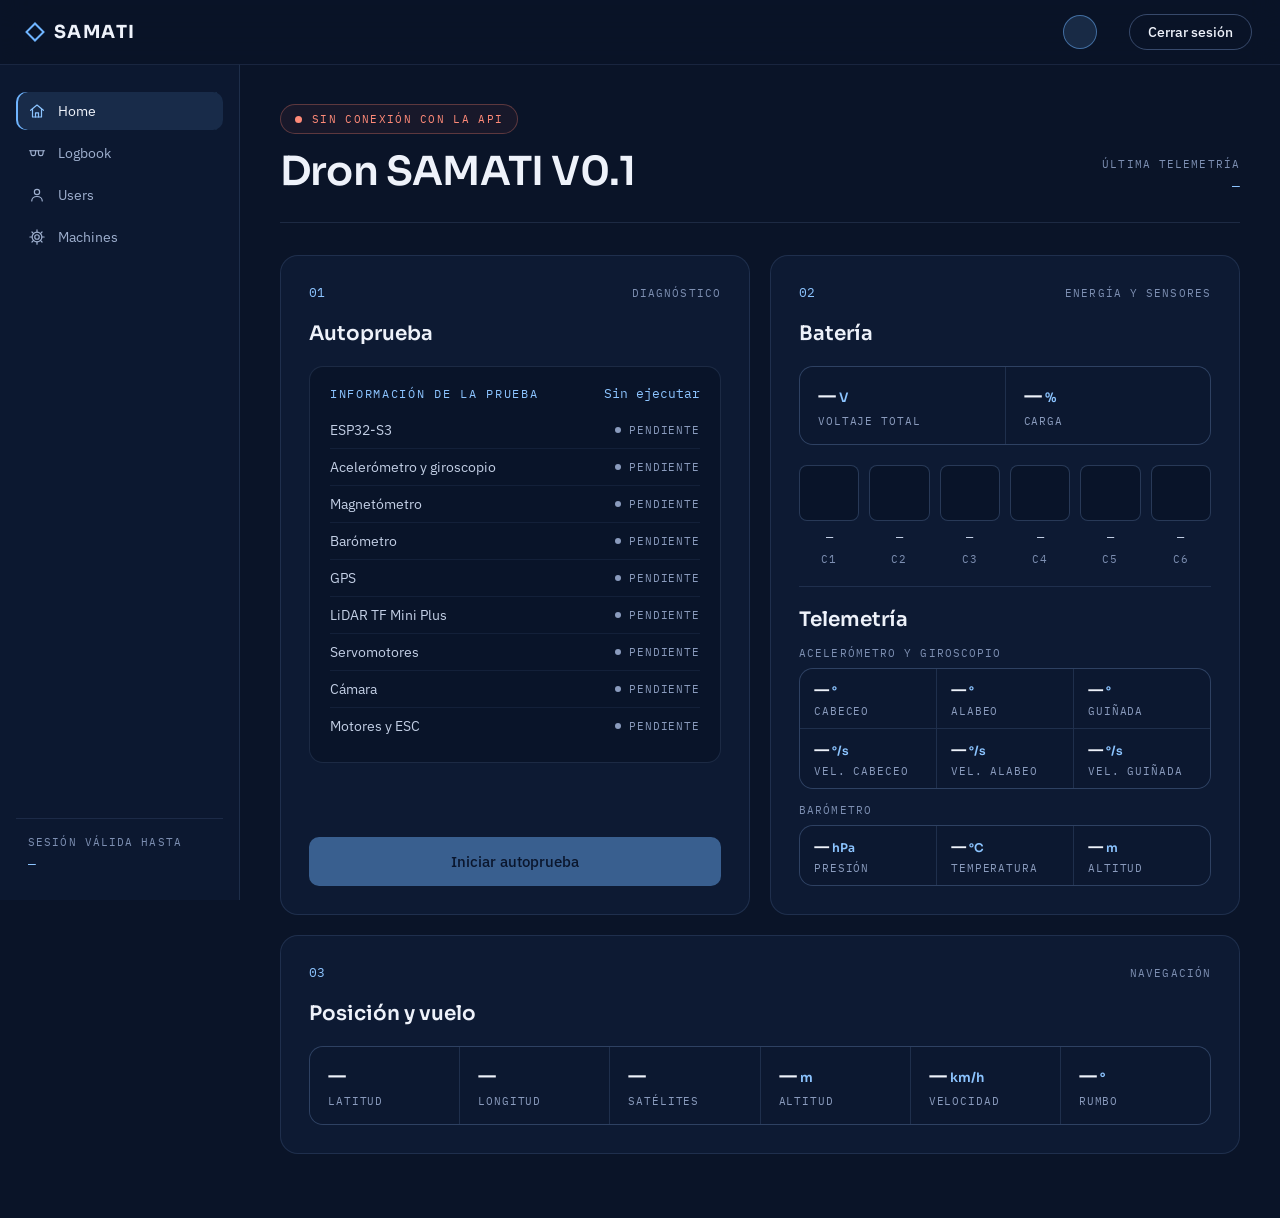
==== commit f7c0d9d7: "added cahhine page,update API" ====
--- a/sitio_web/panel_control/index.html
+++ b/sitio_web/panel_control/index.html
@@ -32,7 +32,6 @@
 
   <div class="panel_estructura">
     <aside class="barra_lateral">
-      <span class="etiqueta_pequena menu_lateral_titulo">Navegación</span>
       <nav class="menu_lateral" aria-label="Secciones del panel">
         <a href="index.html" class="enlace_lateral enlace_lateral_activo" aria-current="page">
           <svg class="icono_lateral" viewBox="0 0 24 24" aria-hidden="true">
@@ -40,7 +39,7 @@
             <path d="M6 9.5V20h12V9.5"></path>
             <path d="M10 20v-5.5h4V20"></path>
           </svg>
-          <span>Inicio</span>
+          <span>Home</span>
         </a>
         <a href="ingineer_log/index.html" class="enlace_lateral">
           <svg class="icono_lateral" viewBox="0 0 24 24" aria-hidden="true">
@@ -48,14 +47,14 @@
             <path d="M3.5 9l.6 4.2a2.5 2.5 0 0 0 2.5 2.3h.8a2.5 2.5 0 0 0 2.5-2.3L10.2 9"></path>
             <path d="M13.8 9l.3 4.2a2.5 2.5 0 0 0 2.5 2.3h.8a2.5 2.5 0 0 0 2.5-2.3L20.5 9"></path>
           </svg>
-          <span>Bitácora</span>
+          <span>Logbook</span>
         </a>
         <a href="user_shetings/index.html" class="enlace_lateral">
           <svg class="icono_lateral" viewBox="0 0 24 24" aria-hidden="true">
             <circle cx="12" cy="8" r="3.5"></circle>
             <path d="M5 20c0-3.6 3.1-6 7-6s7 2.4 7 6"></path>
           </svg>
-          <span>Usuarios</span>
+          <span>Users</span>
         </a>
         <a href="machine_shetings/index.html" class="enlace_lateral">
           <svg class="icono_lateral" viewBox="0 0 24 24" aria-hidden="true">
@@ -63,7 +62,7 @@
             <circle cx="12" cy="12" r="6.5"></circle>
             <path d="M12 2.5v3M12 18.5v3M2.5 12h3M18.5 12h3M5.3 5.3l2.1 2.1M16.6 16.6l2.1 2.1M5.3 18.7l2.1-2.1M16.6 7.4l2.1-2.1"></path>
           </svg>
-          <span>Máquinas</span>
+          <span>Machines</span>
         </a>
       </nav>
       <div class="barra_lateral_pie">
--- a/sitio_web/panel_control/styless.css
+++ b/sitio_web/panel_control/styless.css
@@ -26,7 +26,6 @@
   padding: 28px 16px; background: var(--color_fondo_alterno);
   border-right: 1px solid var(--color_linea);
 }
-.menu_lateral_titulo { padding: 0 12px; }
 .menu_lateral { display: flex; flex-direction: column; gap: 4px; }
 .enlace_lateral {
   display: flex; align-items: center; gap: 12px;
@@ -166,7 +165,6 @@
     padding: 10px 22px; border-right: none; border-bottom: 1px solid var(--color_linea);
   }
   .menu_lateral { flex-direction: row; min-width: 0; overflow-x: auto; }
-  .menu_lateral_titulo { display: none; }
   .barra_lateral_pie { margin-top: 0; margin-left: auto; padding: 0; border-top: none; align-items: flex-end; }
   .panel_contenido { padding: 28px 22px 56px; }
 }
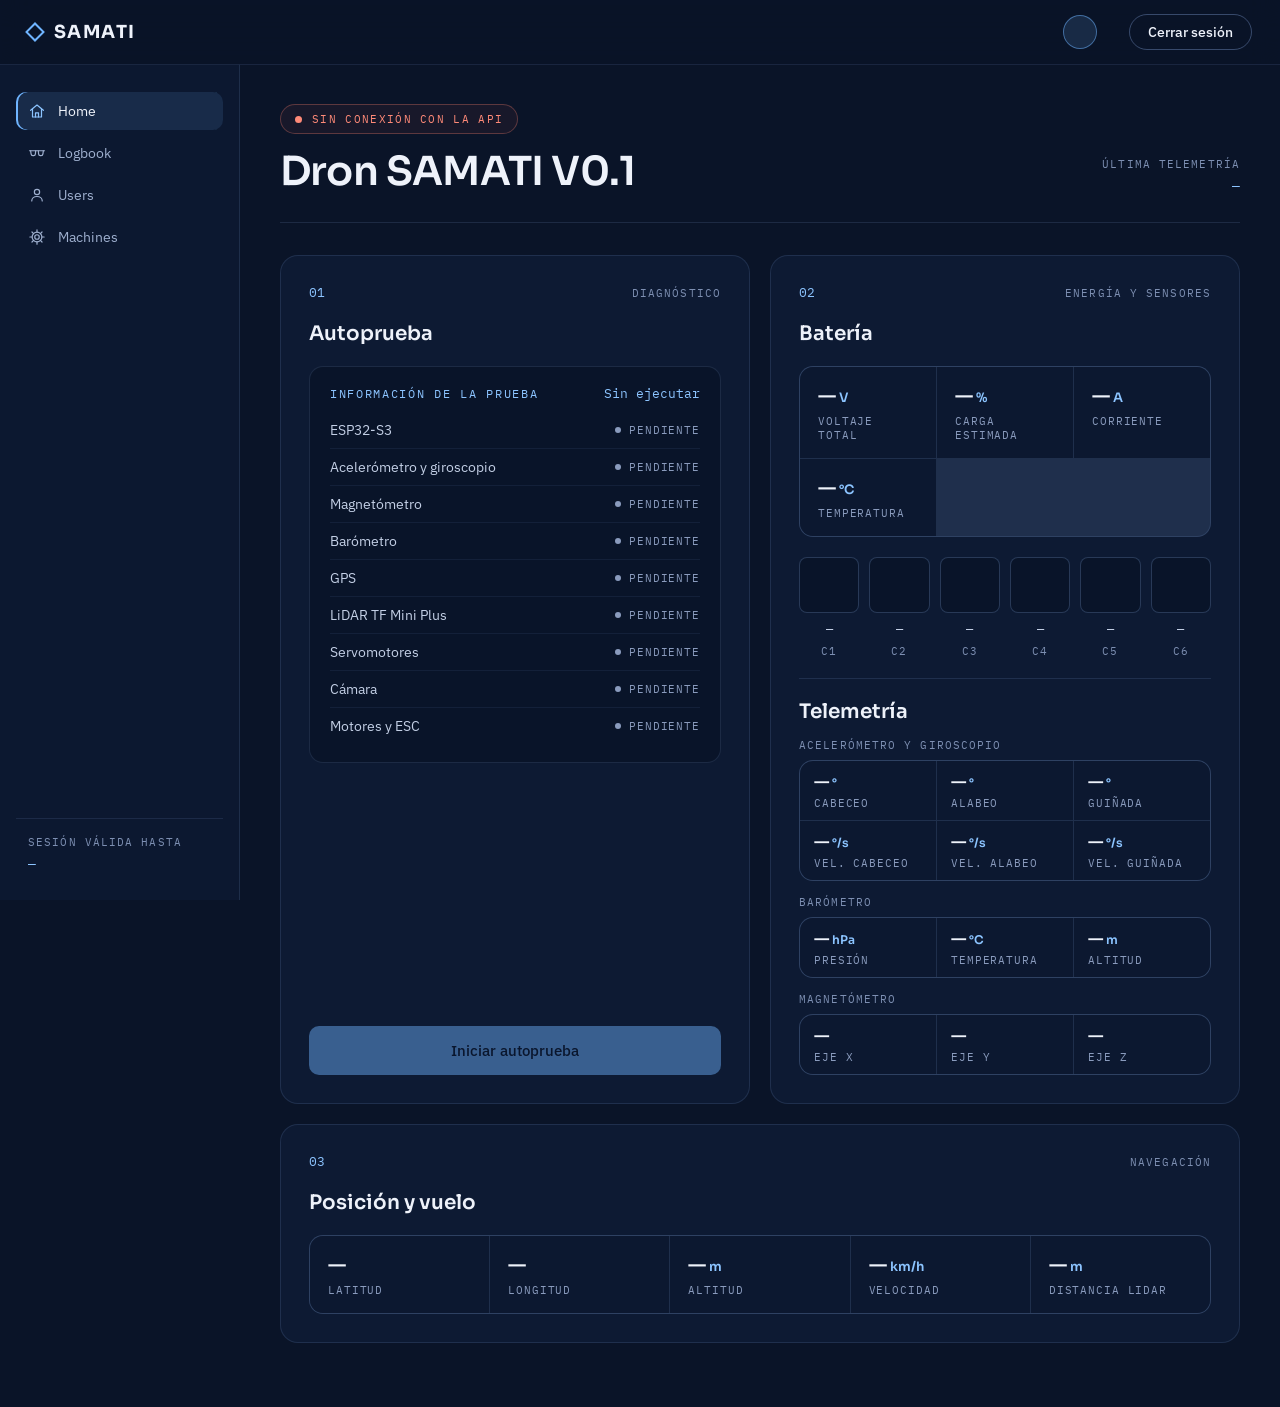
==== commit dbbaf56d: "i added a folder with only one exple, i updated the API and update the website" ====
--- a/sitio_web/panel_control/index.html
+++ b/sitio_web/panel_control/index.html
@@ -97,15 +97,15 @@
                 <span class="numero_mono" id="resumen_prueba">Sin ejecutar</span>
               </div>
               <ul class="lista_prueba" id="lista_prueba">
-                <li class="lista_prueba_fila" data-componente="microcontrolador"><span>ESP32-S3</span><span class="estado_prueba">Pendiente</span></li>
-                <li class="lista_prueba_fila" data-componente="imu"><span>Acelerómetro y giroscopio</span><span class="estado_prueba">Pendiente</span></li>
-                <li class="lista_prueba_fila" data-componente="magnetometro"><span>Magnetómetro</span><span class="estado_prueba">Pendiente</span></li>
-                <li class="lista_prueba_fila" data-componente="barometro"><span>Barómetro</span><span class="estado_prueba">Pendiente</span></li>
+                <li class="lista_prueba_fila" data-componente="microcontroller"><span>ESP32-S3</span><span class="estado_prueba">Pendiente</span></li>
+                <li class="lista_prueba_fila" data-componente="acelerometer_gyroscope"><span>Acelerómetro y giroscopio</span><span class="estado_prueba">Pendiente</span></li>
+                <li class="lista_prueba_fila" data-componente="magnetometer"><span>Magnetómetro</span><span class="estado_prueba">Pendiente</span></li>
+                <li class="lista_prueba_fila" data-componente="barometer"><span>Barómetro</span><span class="estado_prueba">Pendiente</span></li>
                 <li class="lista_prueba_fila" data-componente="gps"><span>GPS</span><span class="estado_prueba">Pendiente</span></li>
-                <li class="lista_prueba_fila" data-componente="lidar"><span>LiDAR TF Mini Plus</span><span class="estado_prueba">Pendiente</span></li>
-                <li class="lista_prueba_fila" data-componente="servomotores"><span>Servomotores</span><span class="estado_prueba">Pendiente</span></li>
-                <li class="lista_prueba_fila" data-componente="camara"><span>Cámara</span><span class="estado_prueba">Pendiente</span></li>
-                <li class="lista_prueba_fila" data-componente="motores"><span>Motores y ESC</span><span class="estado_prueba">Pendiente</span></li>
+                <li class="lista_prueba_fila" data-componente="lidar_distance"><span>LiDAR TF Mini Plus</span><span class="estado_prueba">Pendiente</span></li>
+                <li class="lista_prueba_fila" data-componente="servo_motor"><span>Servomotores</span><span class="estado_prueba">Pendiente</span></li>
+                <li class="lista_prueba_fila" data-componente="camera"><span>Cámara</span><span class="estado_prueba">Pendiente</span></li>
+                <li class="lista_prueba_fila" data-componente="esc_motor"><span>Motores y ESC</span><span class="estado_prueba">Pendiente</span></li>
               </ul>
             </div>
             <button type="button" class="boton_primario" id="boton_autoprueba" disabled>
@@ -119,7 +119,9 @@
             <h2 class="titulo_tarjeta">Batería</h2>
             <div class="cuadricula_datos cuadricula_datos_compacta">
               <div class="dato"><span class="dato_valor"><span id="bateria_voltaje">—</span><span class="dato_unidad">V</span></span><span class="dato_nombre">Voltaje total</span></div>
-              <div class="dato"><span class="dato_valor"><span id="bateria_porcentaje">—</span><span class="dato_unidad">%</span></span><span class="dato_nombre">Carga</span></div>
+              <div class="dato"><span class="dato_valor"><span id="bateria_porcentaje">—</span><span class="dato_unidad">%</span></span><span class="dato_nombre">Carga estimada</span></div>
+              <div class="dato"><span class="dato_valor"><span id="bateria_corriente">—</span><span class="dato_unidad">A</span></span><span class="dato_nombre">Corriente</span></div>
+              <div class="dato"><span class="dato_valor"><span id="bateria_temperatura">—</span><span class="dato_unidad">°C</span></span><span class="dato_nombre">Temperatura</span></div>
             </div>
             <div class="celdas_bateria" id="celdas_bateria">
               <div class="celda_bateria"><span class="celda_bateria_barra"><span class="celda_bateria_relleno"></span></span><span class="numero_mono celda_bateria_valor">—</span><span class="etiqueta_pequena">C1</span></div>
@@ -151,6 +153,14 @@
                   <div class="dato"><span class="dato_valor"><span id="barometro_altitud">—</span><span class="dato_unidad">m</span></span><span class="dato_nombre">Altitud</span></div>
                 </div>
               </div>
+              <div class="grupo_telemetria">
+                <span class="etiqueta_pequena">Magnetómetro</span>
+                <div class="cuadricula_datos cuadricula_datos_compacta cuadricula_datos_tres">
+                  <div class="dato"><span class="dato_valor"><span id="magnetometro_x">—</span></span><span class="dato_nombre">Eje X</span></div>
+                  <div class="dato"><span class="dato_valor"><span id="magnetometro_y">—</span></span><span class="dato_nombre">Eje Y</span></div>
+                  <div class="dato"><span class="dato_valor"><span id="magnetometro_z">—</span></span><span class="dato_nombre">Eje Z</span></div>
+                </div>
+              </div>
             </div>
           </article>
 
@@ -160,10 +170,9 @@
             <div class="cuadricula_datos cuadricula_datos_compacta">
               <div class="dato"><span class="dato_valor" id="telemetria_latitud">—</span><span class="dato_nombre">Latitud</span></div>
               <div class="dato"><span class="dato_valor" id="telemetria_longitud">—</span><span class="dato_nombre">Longitud</span></div>
-              <div class="dato"><span class="dato_valor"><span id="telemetria_satelites">—</span></span><span class="dato_nombre">Satélites</span></div>
               <div class="dato"><span class="dato_valor"><span id="telemetria_altitud">—</span><span class="dato_unidad">m</span></span><span class="dato_nombre">Altitud</span></div>
               <div class="dato"><span class="dato_valor"><span id="telemetria_velocidad">—</span><span class="dato_unidad">km/h</span></span><span class="dato_nombre">Velocidad</span></div>
-              <div class="dato"><span class="dato_valor"><span id="telemetria_rumbo">—</span><span class="dato_unidad">°</span></span><span class="dato_nombre">Rumbo</span></div>
+              <div class="dato"><span class="dato_valor"><span id="lidar_distancia">—</span><span class="dato_unidad">m</span></span><span class="dato_nombre">Distancia LiDAR</span></div>
             </div>
           </article>
         </div>
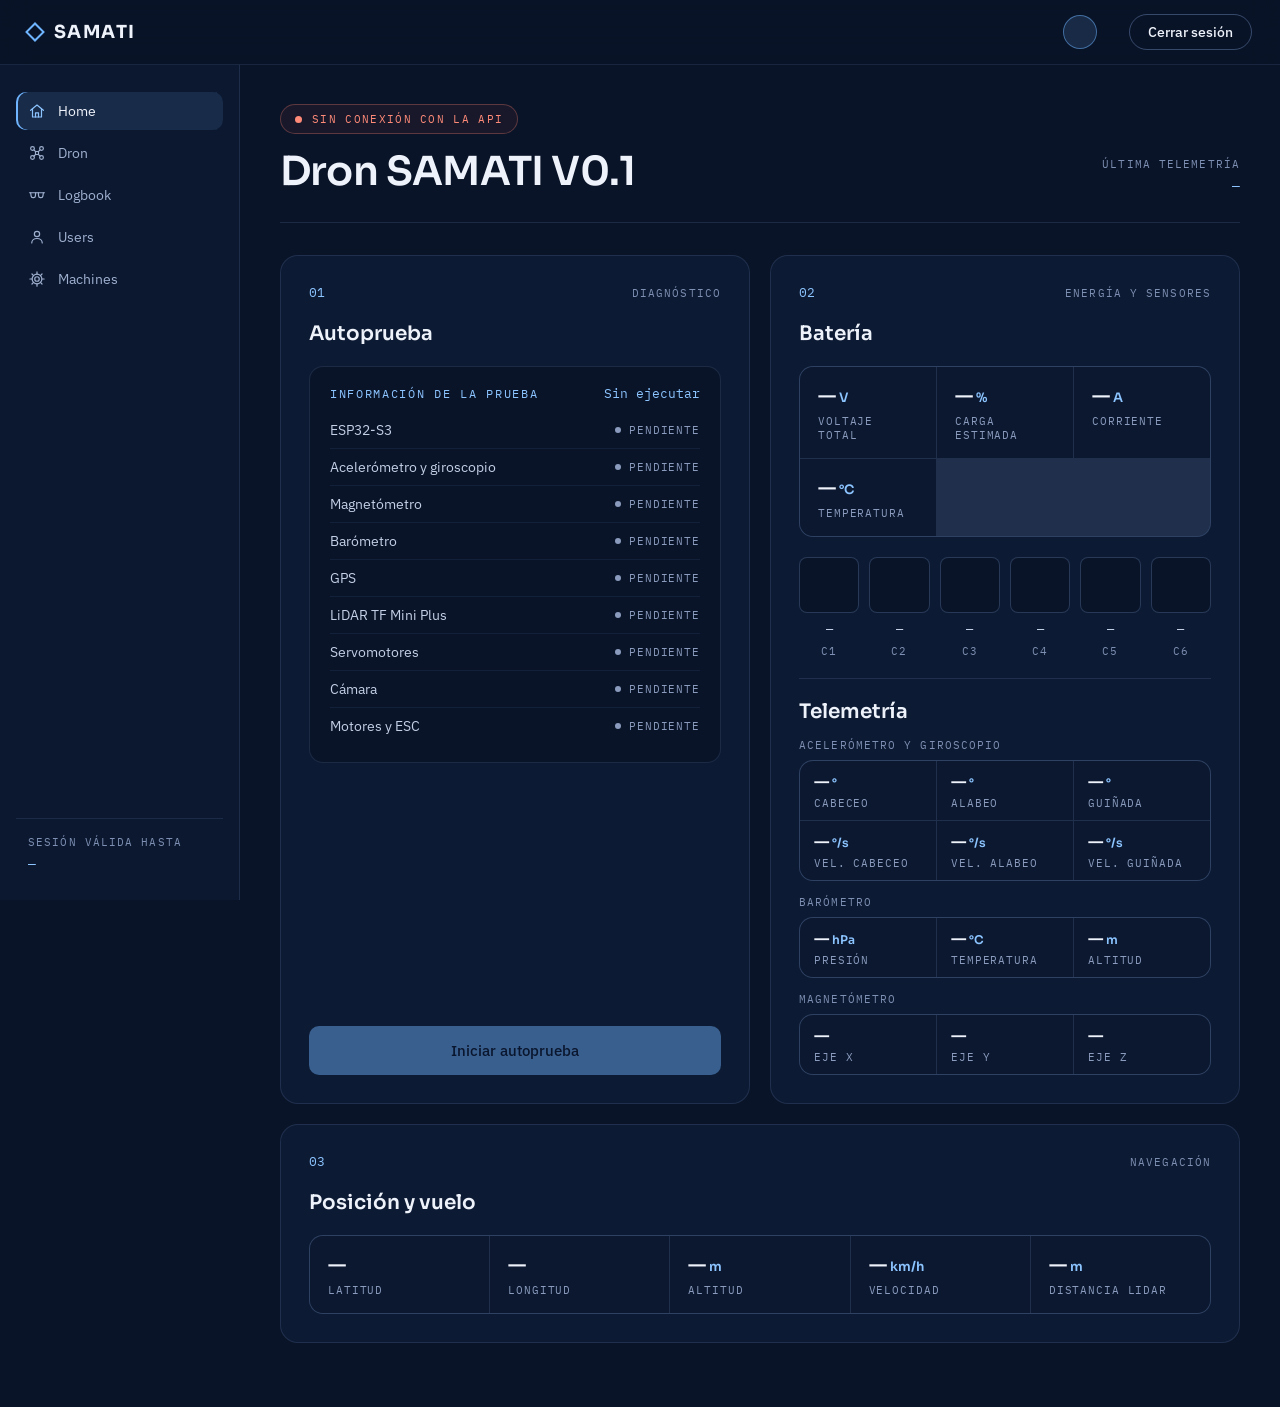
==== commit fc9a07c7: "many updates, page dron, esp cam video on real time, more examples" ====
--- a/sitio_web/panel_control/index.html
+++ b/sitio_web/panel_control/index.html
@@ -40,6 +40,17 @@
             <path d="M10 20v-5.5h4V20"></path>
           </svg>
           <span>Home</span>
+        </a>
+        <a href="Control_dron/index.html" class="enlace_lateral">
+          <svg class="icono_lateral" viewBox="0 0 24 24" aria-hidden="true">
+            <circle cx="6" cy="6" r="2.5"></circle>
+            <circle cx="18" cy="6" r="2.5"></circle>
+            <circle cx="6" cy="18" r="2.5"></circle>
+            <circle cx="18" cy="18" r="2.5"></circle>
+            <path d="M8 8l2.2 2.2M16 8l-2.2 2.2M8 16l2.2-2.2M16 16l-2.2-2.2"></path>
+            <rect x="10" y="10" width="4" height="4" rx="1"></rect>
+          </svg>
+          <span>Dron</span>
         </a>
         <a href="ingineer_log/index.html" class="enlace_lateral">
           <svg class="icono_lateral" viewBox="0 0 24 24" aria-hidden="true">
@@ -180,8 +191,8 @@
     </main>
   </div>
 
-  <script src="../main.js"></script>
-  <script src="sesion_panel.js"></script>
+  <script src="../main.js?v=6"></script>
+  <script src="sesion_panel.js?v=4"></script>
   <script src="main.js"></script>
 </body>
 </html>
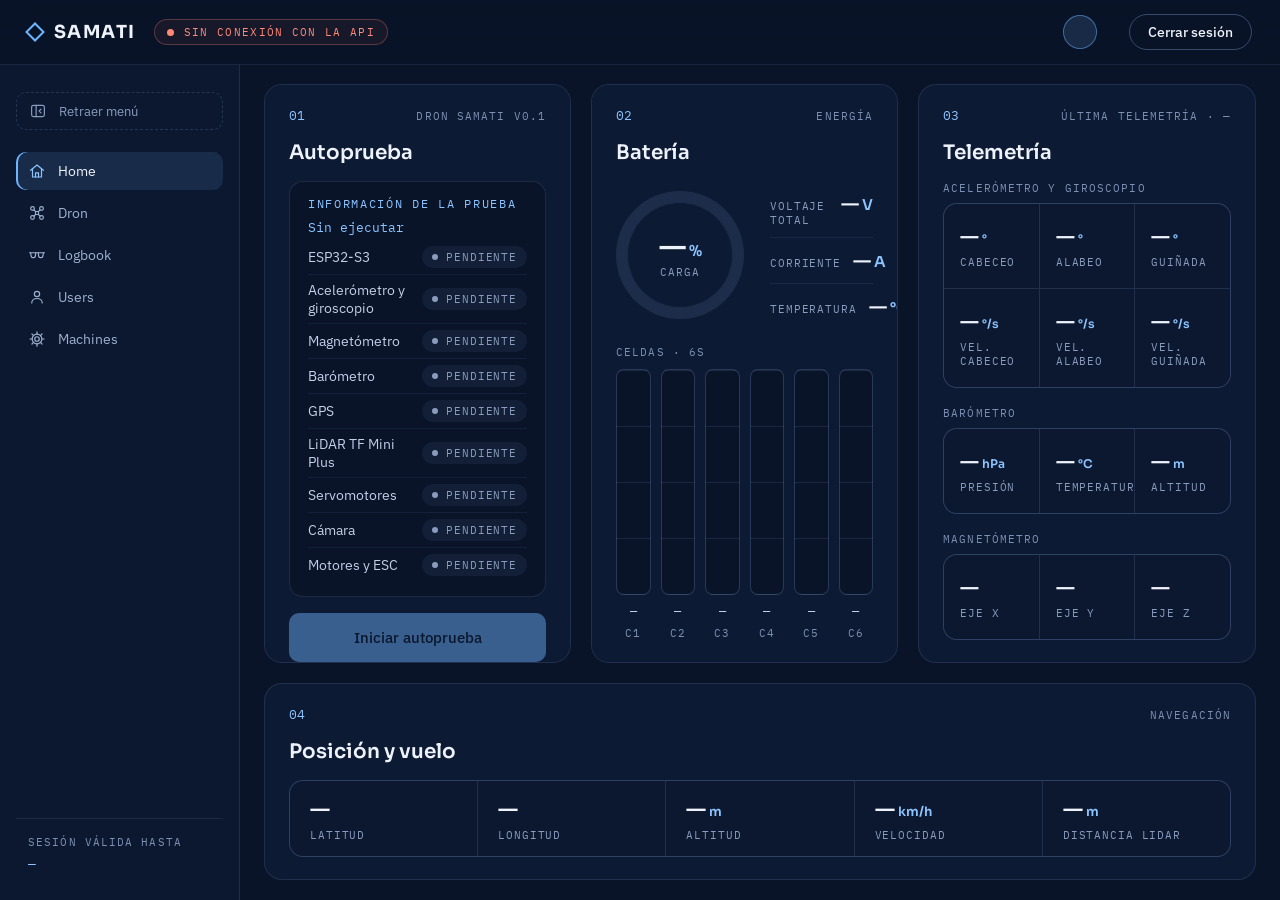
==== commit 55452c84: "Actualizacion visual,API drones" ====
--- a/sitio_web/panel_control/index.html
+++ b/sitio_web/panel_control/index.html
@@ -7,16 +7,22 @@
   <link rel="preconnect" href="https://fonts.googleapis.com">
   <link href="https://fonts.googleapis.com/css2?family=Sora:wght@400;500;600;700&family=IBM+Plex+Sans:wght@400;500&family=IBM+Plex+Mono:wght@400;500&display=swap" rel="stylesheet">
   <link rel="stylesheet" href="../styless.css">
-  <link rel="stylesheet" href="styless.css">
+  <link rel="stylesheet" href="styless.css?v=4">
 </head>
-<body class="pagina_panel">
+<body class="pagina_panel pagina_inicio">
 
   <header class="barra_navegacion barra_navegacion_panel">
     <div class="barra_navegacion_interior">
-      <a href="index.html" class="logo">
-        <span class="logo_marca"></span>
-        <span class="logo_texto">SAMATI</span>
-      </a>
+      <div class="marca_panel">
+        <a href="index.html" class="logo">
+          <span class="logo_marca"></span>
+          <span class="logo_texto">SAMATI</span>
+        </a>
+        <div class="estado_enlace estado_enlace_desconectado" id="estado_enlace" role="status" aria-live="polite">
+          <span class="estado_enlace_punto"></span>
+          <span id="estado_enlace_texto">Sin conexión con la API</span>
+        </div>
+      </div>
       <div class="menu_navegacion">
         <div class="usuario_sesion">
           <span class="usuario_avatar" id="usuario_avatar" aria-hidden="true"></span>
@@ -32,6 +38,15 @@
 
   <div class="panel_estructura">
     <aside class="barra_lateral">
+      <!-- Retrae la barra a solo íconos; la preferencia la guarda sesion_panel.js para todas las páginas -->
+      <button type="button" class="boton_retraer_lateral" id="boton_retraer_lateral" aria-expanded="true">
+        <svg class="icono_lateral" viewBox="0 0 24 24" aria-hidden="true">
+          <rect x="3.5" y="4.5" width="17" height="15" rx="2.5"></rect>
+          <path d="M9.5 4.5v15"></path>
+          <path class="flecha_retraer" d="M16 9.5 13.5 12l2.5 2.5"></path>
+        </svg>
+        <span id="texto_retraer_lateral">Retraer menú</span>
+      </button>
       <nav class="menu_lateral" aria-label="Secciones del panel">
         <a href="index.html" class="enlace_lateral enlace_lateral_activo" aria-current="page">
           <svg class="icono_lateral" viewBox="0 0 24 24" aria-hidden="true">
@@ -83,24 +98,11 @@
     </aside>
 
     <main class="panel_contenido">
-      <section id="vista_inicio" class="vista_panel">
-        <div class="encabezado_panel revelar" style="--retraso:0ms">
-          <div class="encabezado_panel_titulos">
-            <div class="estado_enlace estado_enlace_desconectado" id="estado_enlace" role="status" aria-live="polite">
-              <span class="estado_enlace_punto"></span>
-              <span id="estado_enlace_texto">Sin conexión con la API</span>
-            </div>
-            <h1 class="titulo_panel" id="titulo_dron">Dron SAMATI V0.1</h1>
-          </div>
-          <div class="encabezado_panel_meta">
-            <span class="etiqueta_pequena">Última telemetría</span>
-            <span class="numero_mono" id="ultima_telemetria">—</span>
-          </div>
-        </div>
-
-        <div class="cuadricula_panel">
-          <article class="tarjeta_componente tarjeta_panel revelar" style="--retraso:60ms">
-            <div class="tarjeta_componente_cabecera"><span class="numero_mono">01</span><span class="etiqueta_pequena">Diagnóstico</span></div>
+      <section id="vista_inicio" class="vista_panel vista_inicio" aria-label="Estado del dron">
+        <div class="cuadricula_panel cuadricula_inicio">
+          <article class="tarjeta_componente tarjeta_panel tarjeta_prueba revelar" style="--retraso:60ms">
+            <!-- main.js reemplaza el nombre con la versión que reporta el dron -->
+            <div class="tarjeta_componente_cabecera"><span class="numero_mono">01</span><span class="etiqueta_pequena" id="titulo_dron">Dron SAMATI V0.1</span></div>
             <h2 class="titulo_tarjeta">Autoprueba</h2>
             <div class="informacion_prueba">
               <div class="informacion_prueba_cabecera">
@@ -125,15 +127,22 @@
             </button>
           </article>
 
-          <article class="tarjeta_componente tarjeta_panel revelar" style="--retraso:120ms">
-            <div class="tarjeta_componente_cabecera"><span class="numero_mono">02</span><span class="etiqueta_pequena">Energía y sensores</span></div>
+          <article class="tarjeta_componente tarjeta_panel tarjeta_bateria revelar" style="--retraso:120ms">
+            <div class="tarjeta_componente_cabecera"><span class="numero_mono">02</span><span class="etiqueta_pequena">Energía</span></div>
             <h2 class="titulo_tarjeta">Batería</h2>
-            <div class="cuadricula_datos cuadricula_datos_compacta">
-              <div class="dato"><span class="dato_valor"><span id="bateria_voltaje">—</span><span class="dato_unidad">V</span></span><span class="dato_nombre">Voltaje total</span></div>
-              <div class="dato"><span class="dato_valor"><span id="bateria_porcentaje">—</span><span class="dato_unidad">%</span></span><span class="dato_nombre">Carga estimada</span></div>
-              <div class="dato"><span class="dato_valor"><span id="bateria_corriente">—</span><span class="dato_unidad">A</span></span><span class="dato_nombre">Corriente</span></div>
-              <div class="dato"><span class="dato_valor"><span id="bateria_temperatura">—</span><span class="dato_unidad">°C</span></span><span class="dato_nombre">Temperatura</span></div>
-            </div>
+            <div class="resumen_bateria">
+              <!-- El anillo se llena con --carga (0 a 100), que pinta main.js junto con el porcentaje -->
+              <div class="anillo_carga" id="anillo_carga" style="--carga: 0">
+                <span class="anillo_carga_valor"><span id="bateria_porcentaje">—</span><span class="dato_unidad">%</span></span>
+                <span class="dato_nombre">Carga</span>
+              </div>
+              <dl class="lista_bateria">
+                <div class="fila_bateria"><dt class="dato_nombre">Voltaje total</dt><dd><span id="bateria_voltaje">—</span><span class="dato_unidad">V</span></dd></div>
+                <div class="fila_bateria"><dt class="dato_nombre">Corriente</dt><dd><span id="bateria_corriente">—</span><span class="dato_unidad">A</span></dd></div>
+                <div class="fila_bateria"><dt class="dato_nombre">Temperatura</dt><dd><span id="bateria_temperatura">—</span><span class="dato_unidad">°C</span></dd></div>
+              </dl>
+            </div>
+            <span class="etiqueta_pequena etiqueta_celdas">Celdas · 6S</span>
             <div class="celdas_bateria" id="celdas_bateria">
               <div class="celda_bateria"><span class="celda_bateria_barra"><span class="celda_bateria_relleno"></span></span><span class="numero_mono celda_bateria_valor">—</span><span class="etiqueta_pequena">C1</span></div>
               <div class="celda_bateria"><span class="celda_bateria_barra"><span class="celda_bateria_relleno"></span></span><span class="numero_mono celda_bateria_valor">—</span><span class="etiqueta_pequena">C2</span></div>
@@ -142,9 +151,12 @@
               <div class="celda_bateria"><span class="celda_bateria_barra"><span class="celda_bateria_relleno"></span></span><span class="numero_mono celda_bateria_valor">—</span><span class="etiqueta_pequena">C5</span></div>
               <div class="celda_bateria"><span class="celda_bateria_barra"><span class="celda_bateria_relleno"></span></span><span class="numero_mono celda_bateria_valor">—</span><span class="etiqueta_pequena">C6</span></div>
             </div>
-
+          </article>
+
+          <article class="tarjeta_componente tarjeta_panel tarjeta_telemetria revelar" style="--retraso:150ms">
+            <div class="tarjeta_componente_cabecera"><span class="numero_mono">03</span><span class="etiqueta_pequena">Última telemetría · <span id="ultima_telemetria">—</span></span></div>
+            <h2 class="titulo_tarjeta">Telemetría</h2>
             <div class="bloque_telemetria">
-              <h2 class="titulo_tarjeta">Telemetría</h2>
               <div class="grupo_telemetria">
                 <span class="etiqueta_pequena">Acelerómetro y giroscopio</span>
                 <div class="cuadricula_datos cuadricula_datos_compacta cuadricula_datos_tres">
@@ -175,8 +187,8 @@
             </div>
           </article>
 
-          <article class="tarjeta_componente tarjeta_panel tarjeta_panel_ancha revelar" style="--retraso:180ms">
-            <div class="tarjeta_componente_cabecera"><span class="numero_mono">03</span><span class="etiqueta_pequena">Navegación</span></div>
+          <article class="tarjeta_componente tarjeta_panel tarjeta_panel_ancha tarjeta_posicion revelar" style="--retraso:180ms">
+            <div class="tarjeta_componente_cabecera"><span class="numero_mono">04</span><span class="etiqueta_pequena">Navegación</span></div>
             <h2 class="titulo_tarjeta">Posición y vuelo</h2>
             <div class="cuadricula_datos cuadricula_datos_compacta">
               <div class="dato"><span class="dato_valor" id="telemetria_latitud">—</span><span class="dato_nombre">Latitud</span></div>
@@ -191,8 +203,8 @@
     </main>
   </div>
 
-  <script src="../main.js?v=6"></script>
-  <script src="sesion_panel.js?v=4"></script>
-  <script src="main.js"></script>
+  <script src="../main.js?v=7"></script>
+  <script src="sesion_panel.js?v=5"></script>
+  <script src="main.js?v=2"></script>
 </body>
 </html>
--- a/sitio_web/panel_control/styless.css
+++ b/sitio_web/panel_control/styless.css
@@ -46,9 +46,58 @@
   border-top: 1px solid rgba(140, 175, 235, .12);
 }
 
+/* ===== Barra lateral retraíble ===== */
+.boton_retraer_lateral {
+  position: relative; display: flex; align-items: center; gap: 12px; width: 100%;
+  margin-bottom: 8px; padding: 9px 12px; border-radius: 10px;
+  font-family: var(--fuente_texto); font-size: 13px; color: var(--color_texto_tenue); white-space: nowrap;
+  background: transparent; border: 1px dashed rgba(140, 175, 235, .2); cursor: pointer;
+  transition: color .2s, background .2s, border-color .2s;
+}
+.boton_retraer_lateral:hover { color: var(--color_texto); background: rgba(111, 180, 255, .08); border-color: rgba(111, 180, 255, .35); }
+.boton_retraer_lateral:focus-visible, .enlace_lateral:focus-visible { outline: none; box-shadow: 0 0 0 3px rgba(111, 180, 255, .4); }
+.flecha_retraer { transform-origin: 14.75px 12px; transition: transform .3s var(--curva_suave); }
+
+@media (min-width: 901px) {
+  .panel_estructura { transition: grid-template-columns .3s var(--curva_suave); }
+  .barra_lateral { z-index: 10; transition: padding .3s var(--curva_suave); }
+  .enlace_lateral { position: relative; }
+  /* Al expandir, los textos aparecen cuando la barra ya ganó ancho */
+  .enlace_lateral > span, .boton_retraer_lateral > span { transition: opacity .2s .15s; }
+
+  .lateral_retraida .panel_estructura { grid-template-columns: 76px minmax(0, 1fr); }
+  .lateral_retraida .barra_lateral { padding-left: 12px; padding-right: 12px; }
+  .lateral_retraida .enlace_lateral,
+  .lateral_retraida .boton_retraer_lateral { justify-content: center; gap: 0; padding: 10px; }
+  .lateral_retraida .flecha_retraer { transform: scaleX(-1); }
+  .lateral_retraida .barra_lateral_pie { display: none; }
+
+  /* Retraída, el texto se vuelve una etiqueta flotante que aparece al pasar el ratón o al enfocar */
+  .lateral_retraida .enlace_lateral > span,
+  .lateral_retraida .boton_retraer_lateral > span {
+    position: absolute; left: calc(100% + 14px); top: 50%; z-index: 30;
+    padding: 6px 11px; border-radius: 8px; white-space: nowrap; pointer-events: none;
+    font-size: 13px; color: var(--color_texto);
+    background: var(--color_superficie); border: 1px solid rgba(111, 180, 255, .35);
+    box-shadow: 0 10px 30px -12px rgba(0, 0, 0, .7);
+    opacity: 0; transform: translate(-4px, -50%);
+    transition: opacity .15s, transform .15s;
+  }
+  .lateral_retraida .enlace_lateral:hover > span, .lateral_retraida .enlace_lateral:focus-visible > span,
+  .lateral_retraida .boton_retraer_lateral:hover > span, .lateral_retraida .boton_retraer_lateral:focus-visible > span {
+    opacity: 1; transform: translate(0, -50%);
+  }
+
+  /* El estado guardado se aplica al cargar sin animar */
+  .sin_transicion_lateral .panel_estructura, .sin_transicion_lateral .barra_lateral,
+  .sin_transicion_lateral .enlace_lateral > span, .sin_transicion_lateral .boton_retraer_lateral > span,
+  .sin_transicion_lateral .flecha_retraer { transition: none !important; }
+}
+
 /* ===== Contenido ===== */
 .panel_contenido { padding: 40px 40px 64px; min-width: 0; }
-.vista_panel { display: flex; flex-direction: column; gap: 32px; max-width: 1240px; }
+/* Centrado: con la barra retraída o en pantallas anchas no queda un hueco a la derecha */
+.vista_panel { display: flex; flex-direction: column; gap: 32px; max-width: 1320px; margin-inline: auto; }
 .encabezado_panel {
   display: flex; flex-wrap: wrap; justify-content: space-between; align-items: flex-end; gap: 20px;
   padding-bottom: 28px; border-bottom: 1px solid var(--color_linea);
@@ -59,6 +108,10 @@
   font-size: clamp(28px, 3.2vw, 40px); line-height: 1.1; letter-spacing: -.02em;
 }
 .encabezado_panel_meta { display: flex; flex-direction: column; align-items: flex-end; gap: 6px; }
+
+/* Logo y estado del enlace juntos en la barra superior */
+.marca_panel { display: flex; align-items: center; gap: 18px; min-width: 0; }
+.marca_panel .estado_enlace { padding: 5px 12px; white-space: nowrap; }
 
 /* Estado del enlace (verificado por WebSocket) */
 .estado_enlace {
@@ -147,6 +200,102 @@
 .celda_bateria_baja .celda_bateria_relleno { background: linear-gradient(to top, rgba(255, 138, 120, .65), rgba(255, 138, 120, .25)); }
 .celda_bateria_baja .celda_bateria_valor { color: var(--color_error); }
 
+/* Celdas como medidores: marcas al 25, 50 y 75 % para que vacías no parezcan cajas en blanco */
+.celda_bateria_barra {
+  background-image: repeating-linear-gradient(to top, transparent 0 calc(25% - 1px), rgba(140, 175, 235, .12) calc(25% - 1px) 25%);
+}
+.etiqueta_celdas { margin-bottom: -6px; }
+
+/* Resumen de batería: anillo de carga + lista de datos.
+   @property hace que --carga sea un número animable: el aro se llena con transición */
+@property --carga { syntax: '<number>'; inherits: false; initial-value: 0; }
+.resumen_bateria { display: grid; grid-template-columns: auto minmax(0, 1fr); gap: 26px; align-items: center; }
+.anillo_carga {
+  --tam_anillo: 148px;
+  position: relative; width: var(--tam_anillo); aspect-ratio: 1; border-radius: 50%; flex: none;
+  display: flex; flex-direction: column; align-items: center; justify-content: center; gap: 4px;
+  background: conic-gradient(from -90deg, var(--color_acento) calc(var(--carga, 0) * 1%), rgba(140, 175, 235, .12) 0);
+  transition: --carga .6s;
+}
+/* El centro tapa el disco y deja solo el aro */
+.anillo_carga::before {
+  content: ''; position: absolute; inset: 11px; border-radius: 50%;
+  background: var(--color_superficie); box-shadow: inset 0 0 0 1px rgba(140, 175, 235, .12);
+}
+.anillo_carga > * { position: relative; }
+.anillo_carga_valor { font-family: var(--fuente_titulos); font-size: 34px; font-weight: 600; line-height: 1; }
+.anillo_carga.esta_baja { background: conic-gradient(from -90deg, var(--color_error) calc(var(--carga, 0) * 1%), rgba(255, 138, 120, .14) 0); }
+.anillo_carga.esta_baja .anillo_carga_valor { color: var(--color_error); }
+.lista_bateria { margin: 0; display: flex; flex-direction: column; }
+.fila_bateria {
+  display: flex; justify-content: space-between; align-items: baseline; gap: 12px;
+  padding: 13px 0; border-bottom: 1px solid rgba(140, 175, 235, .1);
+}
+.fila_bateria:last-child { border-bottom: none; }
+.fila_bateria dd { margin: 0; font-family: var(--fuente_titulos); font-size: 20px; font-weight: 600; white-space: nowrap; }
+
+/* Estados de la autoprueba como píldoras */
+.estado_prueba { padding: 4px 10px; border-radius: 999px; background: rgba(140, 175, 235, .07); }
+.estado_prueba_en_curso { background: rgba(111, 180, 255, .1); }
+.estado_prueba_correcto { background: rgba(111, 180, 255, .14); }
+.estado_prueba_falla { background: rgba(255, 110, 90, .12); }
+
+/* ===== Home en pantalla única (escritorio) =====
+   autoprueba | batería | telemetría
+   posición y vuelo (a todo el ancho)
+   El contenido se reparte en el alto de cada tarjeta; si la ventana es baja, la tarjeta se desplaza por dentro */
+@media (min-width: 1181px) {
+  .pagina_inicio .panel_contenido { height: calc(100vh - var(--alto_barra_panel)); padding: 20px 24px; overflow: hidden; }
+  .vista_inicio { height: 100%; max-width: none; }
+  .cuadricula_inicio {
+    flex: 1; min-height: 0; gap: 20px;
+    grid-template-columns: minmax(0, 1fr) minmax(0, 1fr) minmax(0, 1.1fr);
+    grid-template-rows: minmax(0, 1fr) auto;
+    grid-template-areas: "prueba bateria telemetria" "posicion posicion posicion";
+  }
+  .tarjeta_prueba { grid-area: prueba; }
+  .tarjeta_bateria { grid-area: bateria; }
+  .tarjeta_telemetria { grid-area: telemetria; }
+  .tarjeta_posicion { grid-area: posicion; }
+  .cuadricula_inicio .tarjeta_panel {
+    min-height: 0; overflow-y: auto; padding: 22px 24px; gap: 16px;
+    scrollbar-width: thin; scrollbar-color: rgba(140, 175, 235, .3) transparent;
+  }
+  .cuadricula_inicio .titulo_tarjeta { font-size: 20px; }
+  .cuadricula_inicio .cuadricula_datos { margin-top: 0; }
+
+  /* Autoprueba: las filas se reparten el alto, el botón queda al pie */
+  .tarjeta_prueba .informacion_prueba { flex: 1 1 auto; padding: 14px 18px; gap: 4px; }
+  .tarjeta_prueba .lista_prueba { flex: 1 1 auto; }
+  .tarjeta_prueba .lista_prueba_fila { flex: 1 1 auto; padding: 6px 0; }
+
+  /* Batería: las celdas crecen con el espacio libre */
+  .tarjeta_bateria .celdas_bateria { flex: 1 1 auto; min-height: 110px; }
+  .tarjeta_bateria .celda_bateria_barra { flex: 1 1 auto; height: auto; min-height: 50px; }
+
+  /* Telemetría: grupos repartidos en el alto, valores grandes */
+  /* Los mosaicos crecen con el alto de la ventana (vh) en vez de abrir huecos entre grupos */
+  .tarjeta_telemetria .bloque_telemetria { flex: 1 1 auto; justify-content: space-between; gap: clamp(12px, 1.8vh, 20px); }
+  .tarjeta_telemetria .cuadricula_datos_tres .dato { padding: clamp(12px, 2.1vh, 24px) 16px; gap: 6px; }
+  .tarjeta_telemetria .cuadricula_datos_tres .dato_valor { font-size: clamp(19px, 2.3vh, 24px); }
+
+  /* Posición: una fila de cinco */
+  .tarjeta_posicion { gap: 14px; }
+  .tarjeta_posicion .cuadricula_datos { grid-template-columns: repeat(5, minmax(0, 1fr)); }
+  .tarjeta_posicion .dato { padding: 14px 20px; }
+  .tarjeta_posicion .dato_valor { font-size: 22px; }
+}
+
+/* Ventanas bajas: anillo más chico */
+@media (min-width: 1181px) and (max-height: 960px) {
+  .anillo_carga { --tam_anillo: 128px; }
+  .anillo_carga_valor { font-size: 30px; }
+  .fila_bateria { padding: 10px 0; }
+}
+
+/* Telemetría separada de la batería: sin la línea divisoria también en móvil */
+.tarjeta_telemetria .bloque_telemetria { padding-top: 0; border-top: none; }
+
 /* ===== Páginas de gestión (bitácora, usuarios): editor a la izquierda, lista a la derecha ===== */
 .cuadricula_gestion {
   display: grid; grid-template-columns: repeat(auto-fit, minmax(min(100%, 380px), 1fr));
@@ -165,6 +314,7 @@
     padding: 10px 22px; border-right: none; border-bottom: 1px solid var(--color_linea);
   }
   .menu_lateral { flex-direction: row; min-width: 0; overflow-x: auto; }
+  .boton_retraer_lateral { display: none; }
   .barra_lateral_pie { margin-top: 0; margin-left: auto; padding: 0; border-top: none; align-items: flex-end; }
   .panel_contenido { padding: 28px 22px 56px; }
 }
@@ -173,9 +323,19 @@
   .barra_navegacion_panel .barra_navegacion_interior { padding-left: 16px; padding-right: 16px; }
   .usuario_datos { display: none; }
   .barra_lateral_pie { display: none; }
+  /* En móvil el estado queda solo como punto; el texto sigue disponible para lectores de pantalla */
+  .marca_panel { gap: 12px; }
+  .marca_panel .estado_enlace { padding: 7px; }
+  .marca_panel #estado_enlace_texto {
+    position: absolute; width: 1px; height: 1px; overflow: hidden;
+    clip: rect(0 0 0 0); clip-path: inset(50%); white-space: nowrap;
+  }
   .encabezado_panel_meta { align-items: flex-start; }
   .tarjeta_panel { padding: 22px; }
   .celdas_bateria { gap: 6px; }
+  .resumen_bateria { gap: 18px; }
+  .anillo_carga { --tam_anillo: 116px; }
+  .anillo_carga_valor { font-size: 26px; }
 }
 
 @media (prefers-reduced-motion: reduce) {
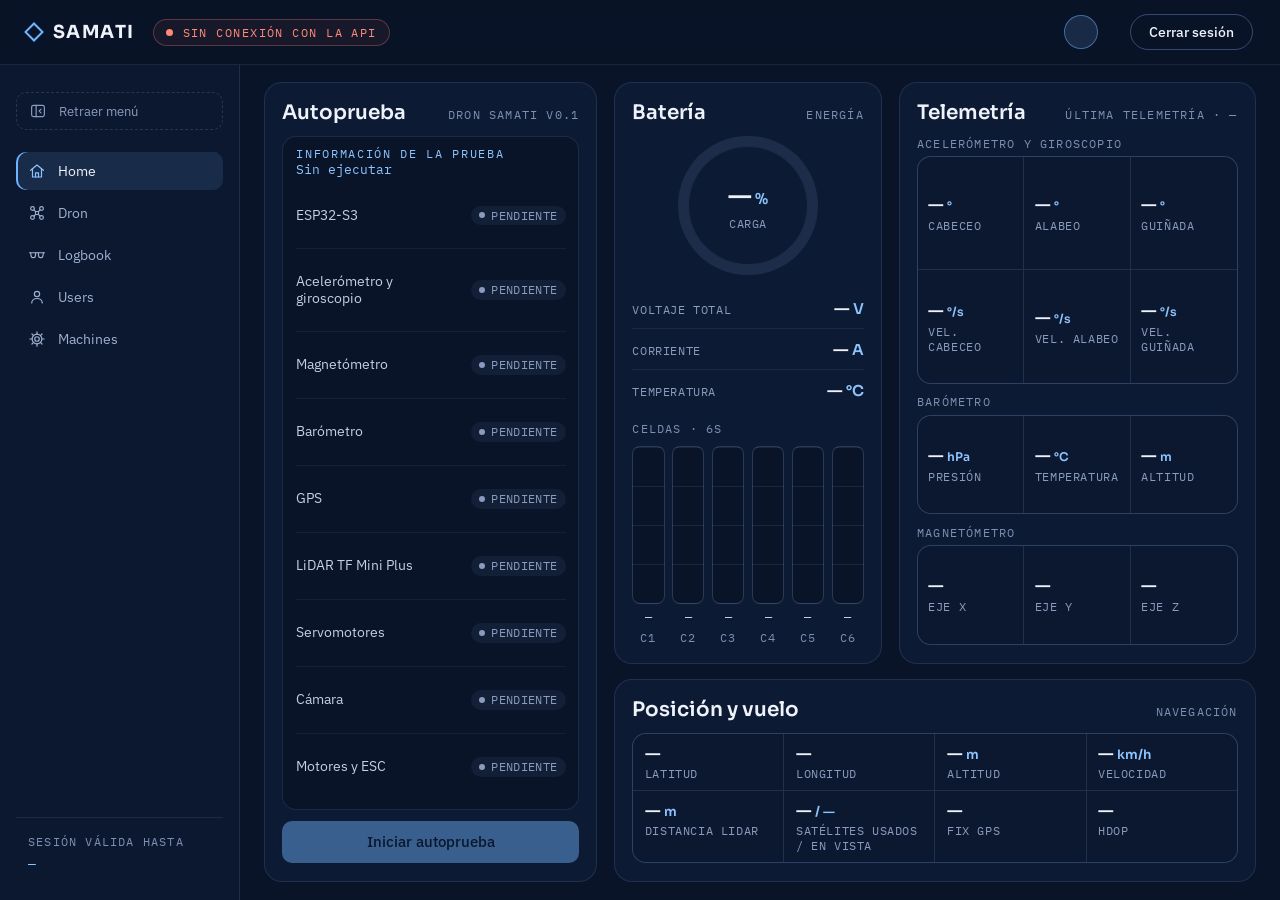
==== commit d2398fea: "Visuals updates, API and Drone" ====
--- a/sitio_web/panel_control/index.html
+++ b/sitio_web/panel_control/index.html
@@ -6,8 +6,8 @@
   <title>Panel de control · SAMATI</title>
   <link rel="preconnect" href="https://fonts.googleapis.com">
   <link href="https://fonts.googleapis.com/css2?family=Sora:wght@400;500;600;700&family=IBM+Plex+Sans:wght@400;500&family=IBM+Plex+Mono:wght@400;500&display=swap" rel="stylesheet">
-  <link rel="stylesheet" href="../styless.css">
-  <link rel="stylesheet" href="styless.css?v=4">
+  <link rel="stylesheet" href="../styless.css?v=3">
+  <link rel="stylesheet" href="styless.css?v=8">
 </head>
 <body class="pagina_panel pagina_inicio">
 
@@ -37,73 +37,14 @@
   </header>
 
   <div class="panel_estructura">
-    <aside class="barra_lateral">
-      <!-- Retrae la barra a solo íconos; la preferencia la guarda sesion_panel.js para todas las páginas -->
-      <button type="button" class="boton_retraer_lateral" id="boton_retraer_lateral" aria-expanded="true">
-        <svg class="icono_lateral" viewBox="0 0 24 24" aria-hidden="true">
-          <rect x="3.5" y="4.5" width="17" height="15" rx="2.5"></rect>
-          <path d="M9.5 4.5v15"></path>
-          <path class="flecha_retraer" d="M16 9.5 13.5 12l2.5 2.5"></path>
-        </svg>
-        <span id="texto_retraer_lateral">Retraer menú</span>
-      </button>
-      <nav class="menu_lateral" aria-label="Secciones del panel">
-        <a href="index.html" class="enlace_lateral enlace_lateral_activo" aria-current="page">
-          <svg class="icono_lateral" viewBox="0 0 24 24" aria-hidden="true">
-            <path d="M3.5 11 12 4l8.5 7"></path>
-            <path d="M6 9.5V20h12V9.5"></path>
-            <path d="M10 20v-5.5h4V20"></path>
-          </svg>
-          <span>Home</span>
-        </a>
-        <a href="Control_dron/index.html" class="enlace_lateral">
-          <svg class="icono_lateral" viewBox="0 0 24 24" aria-hidden="true">
-            <circle cx="6" cy="6" r="2.5"></circle>
-            <circle cx="18" cy="6" r="2.5"></circle>
-            <circle cx="6" cy="18" r="2.5"></circle>
-            <circle cx="18" cy="18" r="2.5"></circle>
-            <path d="M8 8l2.2 2.2M16 8l-2.2 2.2M8 16l2.2-2.2M16 16l-2.2-2.2"></path>
-            <rect x="10" y="10" width="4" height="4" rx="1"></rect>
-          </svg>
-          <span>Dron</span>
-        </a>
-        <a href="ingineer_log/index.html" class="enlace_lateral">
-          <svg class="icono_lateral" viewBox="0 0 24 24" aria-hidden="true">
-            <path d="M2 9h20"></path>
-            <path d="M3.5 9l.6 4.2a2.5 2.5 0 0 0 2.5 2.3h.8a2.5 2.5 0 0 0 2.5-2.3L10.2 9"></path>
-            <path d="M13.8 9l.3 4.2a2.5 2.5 0 0 0 2.5 2.3h.8a2.5 2.5 0 0 0 2.5-2.3L20.5 9"></path>
-          </svg>
-          <span>Logbook</span>
-        </a>
-        <a href="user_shetings/index.html" class="enlace_lateral">
-          <svg class="icono_lateral" viewBox="0 0 24 24" aria-hidden="true">
-            <circle cx="12" cy="8" r="3.5"></circle>
-            <path d="M5 20c0-3.6 3.1-6 7-6s7 2.4 7 6"></path>
-          </svg>
-          <span>Users</span>
-        </a>
-        <a href="machine_shetings/index.html" class="enlace_lateral">
-          <svg class="icono_lateral" viewBox="0 0 24 24" aria-hidden="true">
-            <circle cx="12" cy="12" r="3"></circle>
-            <circle cx="12" cy="12" r="6.5"></circle>
-            <path d="M12 2.5v3M12 18.5v3M2.5 12h3M18.5 12h3M5.3 5.3l2.1 2.1M16.6 16.6l2.1 2.1M5.3 18.7l2.1-2.1M16.6 7.4l2.1-2.1"></path>
-          </svg>
-          <span>Machines</span>
-        </a>
-      </nav>
-      <div class="barra_lateral_pie">
-        <span class="etiqueta_pequena">Sesión válida hasta</span>
-        <span class="numero_mono" id="sesion_expira">—</span>
-      </div>
-    </aside>
+    <aside class="barra_lateral"><!-- El menú lo construye sesion_panel.js (construir_barra_lateral) --></aside>
 
     <main class="panel_contenido">
       <section id="vista_inicio" class="vista_panel vista_inicio" aria-label="Estado del dron">
         <div class="cuadricula_panel cuadricula_inicio">
           <article class="tarjeta_componente tarjeta_panel tarjeta_prueba revelar" style="--retraso:60ms">
             <!-- main.js reemplaza el nombre con la versión que reporta el dron -->
-            <div class="tarjeta_componente_cabecera"><span class="numero_mono">01</span><span class="etiqueta_pequena" id="titulo_dron">Dron SAMATI V0.1</span></div>
-            <h2 class="titulo_tarjeta">Autoprueba</h2>
+            <div class="tarjeta_componente_cabecera"><h2 class="titulo_tarjeta">Autoprueba</h2><span class="etiqueta_pequena" id="titulo_dron">Dron SAMATI V0.1</span></div>
             <div class="informacion_prueba">
               <div class="informacion_prueba_cabecera">
                 <span class="etiqueta_mono">Información de la prueba</span>
@@ -128,8 +69,7 @@
           </article>
 
           <article class="tarjeta_componente tarjeta_panel tarjeta_bateria revelar" style="--retraso:120ms">
-            <div class="tarjeta_componente_cabecera"><span class="numero_mono">02</span><span class="etiqueta_pequena">Energía</span></div>
-            <h2 class="titulo_tarjeta">Batería</h2>
+            <div class="tarjeta_componente_cabecera"><h2 class="titulo_tarjeta">Batería</h2><span class="etiqueta_pequena">Energía</span></div>
             <div class="resumen_bateria">
               <!-- El anillo se llena con --carga (0 a 100), que pinta main.js junto con el porcentaje -->
               <div class="anillo_carga" id="anillo_carga" style="--carga: 0">
@@ -154,8 +94,7 @@
           </article>
 
           <article class="tarjeta_componente tarjeta_panel tarjeta_telemetria revelar" style="--retraso:150ms">
-            <div class="tarjeta_componente_cabecera"><span class="numero_mono">03</span><span class="etiqueta_pequena">Última telemetría · <span id="ultima_telemetria">—</span></span></div>
-            <h2 class="titulo_tarjeta">Telemetría</h2>
+            <div class="tarjeta_componente_cabecera"><h2 class="titulo_tarjeta">Telemetría</h2><span class="etiqueta_pequena">Última telemetría · <span id="ultima_telemetria">—</span></span></div>
             <div class="bloque_telemetria">
               <div class="grupo_telemetria">
                 <span class="etiqueta_pequena">Acelerómetro y giroscopio</span>
@@ -188,14 +127,16 @@
           </article>
 
           <article class="tarjeta_componente tarjeta_panel tarjeta_panel_ancha tarjeta_posicion revelar" style="--retraso:180ms">
-            <div class="tarjeta_componente_cabecera"><span class="numero_mono">04</span><span class="etiqueta_pequena">Navegación</span></div>
-            <h2 class="titulo_tarjeta">Posición y vuelo</h2>
+            <div class="tarjeta_componente_cabecera"><h2 class="titulo_tarjeta">Posición y vuelo</h2><span class="etiqueta_pequena">Navegación</span></div>
             <div class="cuadricula_datos cuadricula_datos_compacta">
               <div class="dato"><span class="dato_valor" id="telemetria_latitud">—</span><span class="dato_nombre">Latitud</span></div>
               <div class="dato"><span class="dato_valor" id="telemetria_longitud">—</span><span class="dato_nombre">Longitud</span></div>
               <div class="dato"><span class="dato_valor"><span id="telemetria_altitud">—</span><span class="dato_unidad">m</span></span><span class="dato_nombre">Altitud</span></div>
               <div class="dato"><span class="dato_valor"><span id="telemetria_velocidad">—</span><span class="dato_unidad">km/h</span></span><span class="dato_nombre">Velocidad</span></div>
               <div class="dato"><span class="dato_valor"><span id="lidar_distancia">—</span><span class="dato_unidad">m</span></span><span class="dato_nombre">Distancia LiDAR</span></div>
+              <div class="dato"><span class="dato_valor"><span id="gps_satelites">—</span><span class="dato_unidad">/ <span id="gps_satelites_vista">—</span></span></span><span class="dato_nombre">Satélites usados / en vista</span></div>
+              <div class="dato"><span class="dato_valor" id="gps_fix">—</span><span class="dato_nombre">Fix GPS</span></div>
+              <div class="dato"><span class="dato_valor" id="gps_hdop">—</span><span class="dato_nombre">HDOP</span></div>
             </div>
           </article>
         </div>
@@ -204,7 +145,8 @@
   </div>
 
   <script src="../main.js?v=7"></script>
-  <script src="sesion_panel.js?v=5"></script>
-  <script src="main.js?v=2"></script>
+  <script src="sesion_panel.js?v=7"></script>
+  <script src="enlace_ws.js?v=1"></script>
+  <script src="main.js?v=3"></script>
 </body>
 </html>
--- a/sitio_web/styless.css
+++ b/sitio_web/styless.css
@@ -1,3 +1,23 @@
+/* =====================================================================
+   SAMATI · Hoja global (la cargan TODAS las páginas antes de la suya)
+
+   Cortes estándar (usar estos números exactos en todos los archivos;
+   las variables CSS no funcionan dentro de @media):
+     480px  → teléfono grande   @media (max-width: 480px)
+     768px  → tablet            @media (max-width: 768px)
+     1024px → laptop chica      @media (max-width: 1024px)
+     1440px → escritorio        @media (min-width: 1440px)
+     1920px → monitor grande    @media (min-width: 1920px)
+   Táctil: @media (pointer: coarse) → alto mínimo var(--tam_toque).
+
+   Tokens fluidos (definidos en :root):
+     · Texto (--texto_*, --titulo_*): igual que antes hasta 1600px y
+       crecen con vw hasta 2560px. En teléfono nunca bajan de 12px.
+     · Espacios (--espacio_1..6): crecen de forma lineal de 360 a 2560px.
+     · --gutter_lateral: 16px en 360px → 28px en 1366px → 32px tope.
+     · --ancho_max_contenido: tope del contenido en monitores grandes.
+   ===================================================================== */
+
 /* ===== Variables ===== */
 :root {
   --color_fondo: #0a1428;
@@ -17,6 +37,30 @@
   --fuente_texto: 'IBM Plex Sans', system-ui, sans-serif;
   --fuente_mono: 'IBM Plex Mono', monospace;
   --curva_suave: cubic-bezier(.2, .7, .2, 1);
+
+  /* Escala tipográfica fluida: valor actual hasta 1600px, crece hasta 2560px */
+  --texto_xs: clamp(12px, 8.667px + .2083vw, 14px);     /* 12 → 14 (antes 11-12) */
+  --texto_sm: clamp(13px, 8.833px + .2604vw, 15.5px);   /* 13 → 15.5 */
+  --texto_md: clamp(14px, 9.833px + .2604vw, 16.5px);   /* 14 → 16.5 */
+  --texto_base: clamp(15px, 10px + .3125vw, 18px);      /* 15 → 18 */
+  --texto_lg: clamp(16px, 11px + .3125vw, 19px);        /* 16 → 19 */
+  --texto_xl: clamp(18px, 11.333px + .4167vw, 22px);    /* 18 → 22 */
+  --titulo_xs: clamp(20px, 13.333px + .4167vw, 24px);   /* 20 → 24 */
+  --titulo_sm: clamp(22px, 13.667px + .5208vw, 27px);   /* 22 → 27 */
+  --titulo_md: clamp(26px, 16px + .625vw, 32px);        /* 26 → 32 */
+  --titulo_lg: clamp(30px, 3.6vw, max(44px, 24px + 1.25vw));        /* 30 → 44 → 56 */
+  --titulo_xl: clamp(38px, 5.4vw, max(68px, 41.333px + 1.6667vw));  /* 38 → 68 → 84 */
+
+  /* Espaciados fluidos (360 → 2560px) */
+  --espacio_1: clamp(4px, 3.345px + .1818vw, 8px);
+  --espacio_2: clamp(8px, 7.018px + .2727vw, 14px);
+  --espacio_3: clamp(12px, 10.036px + .5455vw, 24px);
+  --espacio_4: clamp(16px, 12.727px + .9091vw, 36px);
+  --espacio_5: clamp(24px, 18.764px + 1.4545vw, 56px);
+  --espacio_6: clamp(40px, 30.836px + 2.5455vw, 96px);
+  --gutter_lateral: clamp(16px, 11.706px + 1.1928vw, 32px);
+  --ancho_max_contenido: 1760px;
+  --tam_toque: 44px;
 }
 
 /* ===== Base ===== */
@@ -36,25 +80,25 @@
 input::placeholder { color: #6f82a6; }
 [hidden] { display: none !important; }
 
-.contenedor { max-width: 1240px; margin: 0 auto; width: 100%; }
+.contenedor { max-width: clamp(1240px, 64vw, var(--ancho_max_contenido)); margin: 0 auto; width: 100%; }  /* 1240px hasta 1920px; crece en monitores grandes */
 
 /* ===== Tipografía compartida ===== */
 .etiqueta_mono {
   font-family: var(--fuente_mono);
-  font-size: 12px;
+  font-size: var(--texto_xs);
   letter-spacing: .14em;
   text-transform: uppercase;
   color: var(--color_acento_claro);
 }
 .etiqueta_pequena {
   font-family: var(--fuente_mono);
-  font-size: 11px;
+  font-size: var(--texto_xs);
   letter-spacing: .1em;
   text-transform: uppercase;
   color: #7d8fb2;
 }
-.numero_mono { font-family: var(--fuente_mono); font-size: 13px; color: var(--color_acento_claro); }
-.texto_secundario { margin: 0; font-size: 15px; line-height: 1.6; color: var(--color_texto_secundario); text-wrap: pretty; }
+.numero_mono { font-family: var(--fuente_mono); font-size: var(--texto_sm); color: var(--color_acento_claro); }
+.texto_secundario { margin: 0; font-size: var(--texto_base); line-height: 1.6; color: var(--color_texto_secundario); text-wrap: pretty; }
 
 /* ===== Navegación ===== */
 .barra_navegacion {
@@ -65,20 +109,26 @@
   border-bottom: 1px solid rgba(140, 175, 235, .12);
 }
 .barra_navegacion_interior {
-  padding: 16px 28px;
+  padding: 16px var(--gutter_lateral);
   display: flex; align-items: center; justify-content: space-between; gap: 24px;
 }
 .logo { display: flex; align-items: center; gap: 12px; color: var(--color_texto); }
 .logo:hover { color: var(--color_texto); }
 .logo_marca { width: 14px; height: 14px; border: 2px solid var(--color_acento); transform: rotate(45deg); display: block; }
 .logo_marca_pequena { width: 10px; height: 10px; }
-.logo_texto { font-family: var(--fuente_titulos); font-weight: 700; font-size: 18px; letter-spacing: .08em; }
-.logo_texto_pequeno { font-size: 14px; font-weight: 600; }
+.logo_texto { font-family: var(--fuente_titulos); font-weight: 700; font-size: var(--texto_xl); letter-spacing: .08em; }
+.logo_texto_pequeno { font-size: var(--texto_md); font-weight: 600; }
 .menu_navegacion { display: flex; align-items: center; gap: 28px; flex-wrap: wrap; }
-.enlace_menu { color: #9fb0cf; font-size: 14px; transition: color .2s; }
-.enlace_menu:hover { color: var(--color_texto); }
+.enlace_menu { position: relative; color: #9fb0cf; font-size: var(--texto_md); padding-block: 8px; transition: color .2s; }
+.enlace_menu::after {
+  content: ''; position: absolute; left: 0; right: 0; bottom: 2px; height: 1px;
+  background: var(--color_acento); transform: scaleX(0); transform-origin: left; transition: transform .25s var(--curva_suave);
+}
+.enlace_menu:hover, .enlace_menu:focus-visible { color: var(--color_texto); }
+.enlace_menu:hover::after, .enlace_menu:focus-visible::after { transform: scaleX(1); }
+.enlace_menu:focus-visible { outline: none; }
 .boton_acceso {
-  font-family: var(--fuente_texto); font-size: 14px; font-weight: 500;
+  font-family: var(--fuente_texto); font-size: var(--texto_md); font-weight: 500;
   color: var(--color_texto); background: transparent;
   border: 1px solid rgba(140, 175, 235, .35); border-radius: 999px;
   padding: 8px 18px; cursor: pointer; transition: all .25s;
@@ -87,9 +137,11 @@
 
 /* ===== Inicio ===== */
 .seccion_inicio {
-  position: relative; min-height: 100vh;
+  /* --alto_barra: alto de la barra fija; el relleno superior la compensa para centrar en el área visible */
+  --alto_barra: 68px;
+  position: relative; min-height: 100vh; min-height: 100svh;
   display: flex; align-items: center;
-  padding: 120px 28px 72px; overflow: hidden;
+  padding: calc(var(--alto_barra) + var(--espacio_5)) var(--gutter_lateral) var(--espacio_5); overflow: hidden;
   background-image:
     linear-gradient(rgba(140, 175, 235, .05) 1px, transparent 1px),
     linear-gradient(90deg, rgba(140, 175, 235, .05) 1px, transparent 1px);
@@ -103,32 +155,36 @@
   position: relative;
   display: flex; flex-wrap: wrap; align-items: center; justify-content: space-between; gap: 56px;
 }
-.inicio_texto { flex: 1 1 520px; max-width: 640px; display: flex; flex-direction: column; gap: 28px; }
+.inicio_texto { flex: 1 1 520px; max-width: clamp(640px, 32vw, 860px); display: flex; flex-direction: column; gap: 28px; }
 .etiqueta_ubicacion {
   display: flex; align-items: center; gap: 10px;
-  font-family: var(--fuente_mono); font-size: 12px; letter-spacing: .14em;
+  font-family: var(--fuente_mono); font-size: var(--texto_xs); letter-spacing: .14em;
   text-transform: uppercase; color: var(--color_acento_claro);
 }
-.punto_estado { width: 6px; height: 6px; border-radius: 50%; background: var(--color_acento); box-shadow: 0 0 0 4px rgba(111, 180, 255, .18); }
+.etiqueta_ubicacion_texto { min-width: 0; }
+.sin_corte { white-space: nowrap; }
+.punto_estado { flex: none; width: 6px; height: 6px; border-radius: 50%; background: var(--color_acento); box-shadow: 0 0 0 4px rgba(111, 180, 255, .18); }
 .titulo_principal {
   margin: 0; font-family: var(--fuente_titulos); font-weight: 600;
-  font-size: clamp(38px, 5.4vw, 68px); line-height: 1.04; letter-spacing: -.025em; text-wrap: balance;
-}
-.texto_principal { margin: 0; font-size: 18px; line-height: 1.6; color: var(--color_texto_secundario); max-width: 560px; text-wrap: pretty; }
+  font-size: var(--titulo_xl); line-height: 1.04; letter-spacing: -.025em; text-wrap: balance;
+}
+.texto_principal { margin: 0; font-size: var(--texto_xl); line-height: 1.6; color: var(--color_texto_secundario); max-width: clamp(560px, 28vw, 720px); text-wrap: pretty; }
 .cuadricula_datos {
   display: grid; grid-template-columns: repeat(auto-fit, minmax(120px, 1fr)); gap: 1px;
   background: var(--color_linea); border: 1px solid var(--color_linea);
   border-radius: 14px; overflow: hidden; margin-top: 8px;
 }
 .dato { background: var(--color_fondo_alterno); padding: 18px 20px; display: flex; flex-direction: column; gap: 6px; }
-.dato_valor { font-family: var(--fuente_titulos); font-size: 26px; font-weight: 600; }
-.dato_unidad { font-size: 15px; color: var(--color_acento_claro); margin-left: 3px; }
-.dato_nombre { font-family: var(--fuente_mono); font-size: 11px; letter-spacing: .08em; text-transform: uppercase; color: var(--color_texto_tenue); }
+.dato_valor { font-family: var(--fuente_titulos); font-size: var(--titulo_md); font-weight: 600; }
+.dato_unidad { font-size: var(--texto_base); color: var(--color_acento_claro); margin-left: 3px; }
+.dato_nombre { font-family: var(--fuente_mono); font-size: var(--texto_xs); letter-spacing: .08em; text-transform: uppercase; color: var(--color_texto_tenue); }
 
 /* ===== Radar ===== */
 .radar {
-  position: absolute; right: -12%; top: 50%; transform: translateY(-50%);
-  width: min(860px, 110vw); aspect-ratio: 1; pointer-events: none; opacity: .85;
+  /* Decorativo: siempre dentro del ancho visible (no genera scroll ni queda cortado).
+     En monitores grandes se acerca al bloque de contenido en vez de pegarse al borde. */
+  position: absolute; right: max(0px, calc(50% - 1100px)); top: 50%; transform: translateY(-50%);
+  width: min(clamp(860px, 40vw, 1080px), 100%); aspect-ratio: 1; pointer-events: none; opacity: .85;
 }
 .radar_anillo { position: absolute; border-radius: 50%; border: 1px solid rgba(125, 165, 235, .16); }
 .radar_anillo_1 { inset: 0; }
@@ -140,8 +196,9 @@
 .radar_eje_vertical { top: 0; bottom: 0; left: 50%; width: 1px; }
 .radar_barrido {
   position: absolute; inset: 0; border-radius: 50%;
-  background: conic-gradient(from 0deg, rgba(111, 180, 255, 0) 0deg, rgba(111, 180, 255, 0) 290deg, rgba(111, 180, 255, .22) 360deg);
-  animation: animacion_giro 8s linear infinite;
+  /* El giro anima el ángulo del degradado (no transform) para que la caja no se salga del radar al rotar */
+  background: conic-gradient(from var(--angulo_barrido), rgba(111, 180, 255, 0) 0deg, rgba(111, 180, 255, 0) 290deg, rgba(111, 180, 255, .22) 360deg);
+  animation: animacion_barrido 8s linear infinite;
 }
 .radar_ruta { position: absolute; inset: 0; width: 100%; height: 100%; }
 .radar_ruta polyline { fill: none; stroke: rgba(140, 196, 255, .35); stroke-width: .18; stroke-dasharray: .8 .8; }
@@ -162,7 +219,7 @@
 
 /* ===== Login ===== */
 .tarjeta_login {
-  flex: 0 1 420px; width: 100%; max-width: 440px;
+  flex: 0 1 clamp(420px, 21vw, 540px); width: 100%; max-width: clamp(440px, 22vw, 560px);
   background: rgba(12, 26, 52, .74);
   backdrop-filter: blur(16px); -webkit-backdrop-filter: blur(16px);
   border: 1px solid rgba(140, 175, 235, .2); border-radius: 20px; padding: 36px;
@@ -170,12 +227,12 @@
 }
 .formulario_login, .vista_acceso_exitoso { display: flex; flex-direction: column; gap: 24px; animation: animacion_entrada .5s ease both; }
 .encabezado_login { display: flex; flex-direction: column; gap: 8px; }
-.titulo_login { margin: 0; font-family: var(--fuente_titulos); font-weight: 600; font-size: 26px; letter-spacing: -.01em; }
+.titulo_login { margin: 0; font-family: var(--fuente_titulos); font-weight: 600; font-size: var(--titulo_md); letter-spacing: -.01em; }
 .grupo_campos { display: flex; flex-direction: column; gap: 16px; }
 .campo { display: flex; flex-direction: column; gap: 8px; }
-.campo_etiqueta { font-size: 13px; font-weight: 500; color: #c3cfe5; }
+.campo_etiqueta { font-size: var(--texto_sm); font-weight: 500; color: #c3cfe5; }
 .campo_entrada {
-  width: 100%; font-family: var(--fuente_texto); font-size: 15px; color: var(--color_texto);
+  width: 100%; font-family: var(--fuente_texto); font-size: var(--texto_base); color: var(--color_texto);
   background: rgba(6, 14, 30, .6); border: 1px solid rgba(140, 175, 235, .24);
   border-radius: 10px; padding: 14px 16px; outline: none;
   transition: border-color .2s, box-shadow .2s;
@@ -186,14 +243,14 @@
 .campo_entrada_contrasena { padding-right: 84px; }
 .boton_mostrar_contrasena {
   position: absolute; right: 6px; top: 50%; transform: translateY(-50%);
-  font-family: var(--fuente_mono); font-size: 11px; letter-spacing: .08em; text-transform: uppercase;
+  font-family: var(--fuente_mono); font-size: var(--texto_xs); letter-spacing: .08em; text-transform: uppercase;
   color: var(--color_acento_claro); background: transparent; border: none; border-radius: 6px;
-  padding: 8px 10px; cursor: pointer; transition: background .2s;
+  padding: 10px 10px; cursor: pointer; transition: background .2s;
 }
 .boton_mostrar_contrasena:hover { background: rgba(111, 180, 255, .12); }
 .mensaje_error {
   display: flex; gap: 10px; align-items: flex-start;
-  font-size: 14px; line-height: 1.45; color: #ffc9c2;
+  font-size: var(--texto_md); line-height: 1.45; color: #ffc9c2;
   background: rgba(255, 110, 90, .1); border: 1px solid rgba(255, 130, 110, .3);
   border-radius: 10px; padding: 12px 14px;
   animation: animacion_sacudida .4s ease both;
@@ -201,7 +258,7 @@
 .mensaje_error_punto { width: 6px; height: 6px; border-radius: 50%; background: var(--color_error); margin-top: 7px; flex: none; }
 .boton_primario {
   display: flex; align-items: center; justify-content: center; gap: 10px;
-  font-family: var(--fuente_texto); font-size: 15px; font-weight: 500;
+  font-family: var(--fuente_texto); font-size: var(--texto_base); font-weight: 500;
   color: #071226; background: var(--color_acento);
   border: none; border-radius: 10px; padding: 15px 18px; cursor: pointer;
   transition: background .25s, transform .25s, box-shadow .25s;
@@ -215,7 +272,7 @@
 }
 .boton_primario.esta_cargando .indicador_carga { display: block; }
 .nota_login {
-  font-family: var(--fuente_mono); font-size: 11px; letter-spacing: .06em; color: #7d8fb2;
+  font-family: var(--fuente_mono); font-size: var(--texto_xs); letter-spacing: .06em; color: #7d8fb2;
   padding-top: 14px; border-top: 1px solid rgba(140, 175, 235, .12);
 }
 .icono_exito {
@@ -229,22 +286,27 @@
   transform: rotate(-45deg) translate(1px, -2px);
 }
 .boton_texto {
-  font-family: var(--fuente_texto); font-size: 14px; color: #9fb0cf;
+  font-family: var(--fuente_texto); font-size: var(--texto_md); color: #9fb0cf;
   background: transparent; border: none; padding: 0; cursor: pointer;
   align-self: flex-start; transition: color .2s;
 }
 .boton_texto:hover { color: var(--color_texto); }
 
 /* ===== Secciones ===== */
-.seccion { padding: 120px 28px; border-top: 1px solid rgba(140, 175, 235, .1); }
+.seccion {
+  /* Ritmo: 64px en teléfono, ~82px en 1366, 112px tope; el interior usa --espacio_5 */
+  --ritmo_seccion: clamp(64px, 38px + 3.2vw, 112px);
+  padding: var(--ritmo_seccion) var(--gutter_lateral); border-top: 1px solid rgba(140, 175, 235, .1);
+}
 .seccion_alterna { background: var(--color_fondo_alterno); border-bottom: 1px solid rgba(140, 175, 235, .1); }
-.seccion_interior { display: flex; flex-direction: column; gap: 56px; }
-.encabezado_seccion { display: flex; flex-wrap: wrap; justify-content: space-between; align-items: flex-end; gap: 24px; }
-.encabezado_seccion_titulos { display: flex; flex-direction: column; gap: 14px; max-width: 620px; }
-.encabezado_seccion_texto { max-width: 420px; font-size: 16px; }
+.seccion_interior { display: flex; flex-direction: column; gap: calc(var(--espacio_5) + 8px); }
+.encabezado_seccion { display: flex; flex-wrap: wrap; justify-content: space-between; align-items: flex-end; gap: var(--espacio_3) var(--espacio_5); }
+.encabezado_seccion_titulos { display: flex; flex-direction: column; gap: var(--espacio_2); max-width: clamp(620px, 36vw, 860px); }
+/* El margen inferior compensa el interlineado (1.6 contra 1.1) para que la última línea quede a la base del título */
+.encabezado_seccion_texto { max-width: clamp(420px, 22vw, 560px); font-size: var(--texto_lg); margin-bottom: .1em; }
 .titulo_seccion {
   margin: 0; font-family: var(--fuente_titulos); font-weight: 600;
-  font-size: clamp(30px, 3.6vw, 44px); line-height: 1.1; letter-spacing: -.02em; text-wrap: balance;
+  font-size: var(--titulo_lg); line-height: 1.1; letter-spacing: -.02em; text-wrap: balance;
 }
 
 /* Sistema */
@@ -257,52 +319,78 @@
 .tarjeta_componente:hover { border-color: rgba(111, 180, 255, .45); background: var(--color_superficie_hover); }
 .tarjeta_componente_cabecera { display: flex; justify-content: space-between; align-items: center; }
 .tarjeta_componente_texto { display: flex; flex-direction: column; gap: 10px; }
-.titulo_tarjeta { margin: 0; font-family: var(--fuente_titulos); font-weight: 600; font-size: 22px; }
+.titulo_tarjeta { margin: 0; font-family: var(--fuente_titulos); font-weight: 600; font-size: var(--titulo_sm); }
+/* Acotado a #sistema: el panel también usa .tarjeta_componente */
+#sistema .tarjeta_componente { padding: 30px 26px; gap: var(--espacio_4); transition: border-color .3s, background .3s, translate .3s; }
+#sistema .tarjeta_componente:hover { translate: 0 -3px; }
+#sistema .tarjeta_componente_cabecera { flex-wrap: wrap; align-items: baseline; gap: 4px 12px; }
+#sistema .tarjeta_componente_cabecera .etiqueta_pequena { letter-spacing: .06em; white-space: nowrap; }
+#sistema .tarjeta_componente_cabecera .titulo_tarjeta { font-size: var(--titulo_xs); line-height: 1.2; }
+#sistema .tarjeta_componente_texto { gap: 12px; }
+/* En 3 columnas angostas (1025 a ~1150px) "Control y monitoreo" no cabe junto a su etiqueta:
+   las tres tarjetas (mismo ancho) pasan la etiqueta debajo del título, para que se vean iguales. */
+@media (min-width: 1025px) {
+  #sistema .tarjeta_componente { container-type: inline-size; }
+  @container (max-width: 335px) {
+    #sistema .tarjeta_componente_cabecera { flex-direction: column; align-items: flex-start; }
+  }
+}
 .lista_elementos {
   margin: 0; padding: 18px 0 0; list-style: none;
   display: flex; flex-direction: column; gap: 10px;
   border-top: 1px solid rgba(140, 175, 235, .12);
 }
-.lista_elementos li { display: flex; gap: 12px; align-items: baseline; font-family: var(--fuente_mono); font-size: 13px; color: #c3cfe5; }
+.lista_elementos li { display: flex; gap: 12px; align-items: baseline; font-family: var(--fuente_mono); font-size: var(--texto_sm); color: #c3cfe5; }
 .lista_elementos li::before {
   content: ''; width: 5px; height: 5px; background: var(--color_acento);
   transform: rotate(45deg); flex: none; position: relative; top: -2px;
 }
 
-/* Funcionamiento */
-.linea_pasos { margin: 0; padding: 0; list-style: none; display: grid; grid-template-columns: repeat(auto-fit, minmax(min(100%, 240px), 1fr)); }
-.paso {
-  position: relative; padding: 28px 28px 28px 0;
-  display: flex; flex-direction: column; gap: 16px;
-  border-top: 1px solid rgba(140, 175, 235, .22);
-}
-.paso::before {
-  content: ''; position: absolute; top: -6px; left: 0;
-  width: 11px; height: 11px; border-radius: 50%;
-  background: var(--color_fondo_alterno); border: 2px solid var(--color_acento);
-  transition: background .3s, box-shadow .3s;
-}
-.paso:hover::before { background: var(--color_acento); box-shadow: 0 0 0 6px rgba(111, 180, 255, .15); }
-.paso .numero_mono { padding-top: 8px; }
-.titulo_paso { margin: 0; font-family: var(--fuente_titulos); font-weight: 600; font-size: 20px; }
+/* Funcionamiento: cada paso tiene un nodo con su número; el segmento une un nodo con el siguiente
+   y el último no tiene segmento (la línea termina en el nodo 04). */
+.linea_pasos {
+  --tam_nodo: 40px;
+  margin: 0; padding: 0; list-style: none;
+  display: grid; grid-template-columns: repeat(4, minmax(0, 1fr));
+}
+.paso { position: relative; padding-right: var(--espacio_5); display: flex; flex-direction: column; gap: 14px; }
+.paso:not(:last-child)::after {
+  content: ''; position: absolute; top: calc(var(--tam_nodo) / 2); height: 1px;
+  left: calc(var(--tam_nodo) + 12px); right: 12px;
+  background: linear-gradient(90deg, rgba(111, 180, 255, .45), rgba(140, 175, 235, .18));
+}
+.paso_nodo {
+  width: var(--tam_nodo); height: var(--tam_nodo); flex: none; margin-bottom: 6px;
+  display: grid; place-items: center; border-radius: 50%;
+  font-size: var(--texto_xs); letter-spacing: .04em; line-height: 1;
+  background: var(--color_fondo_alterno); border: 1.5px solid var(--color_acento);
+  transition: background .3s, color .3s, box-shadow .3s;
+}
+.paso:hover .paso_nodo { background: var(--color_acento); color: #071226; box-shadow: 0 0 0 6px rgba(111, 180, 255, .15); }
+.titulo_paso { margin: 0; font-family: var(--fuente_titulos); font-weight: 600; font-size: var(--titulo_xs); line-height: 1.25; }
 
 /* Dependencias */
-.cuadricula_dependencias { display: grid; grid-template-columns: repeat(auto-fill, minmax(min(100%, 270px), 1fr)); gap: 16px; }
+/* Flex centrado: 4 + 3 en escritorio, sin hueco en la última fila; alturas iguales por fila */
+.cuadricula_dependencias {
+  --por_fila: 4; --separacion: 16px;
+  display: flex; flex-wrap: wrap; justify-content: center; align-items: stretch; gap: var(--separacion);
+}
 .tarjeta_dependencia {
+  flex: 0 0 calc((100% - (var(--por_fila) - 1) * var(--separacion)) / var(--por_fila));
   border: 1px solid var(--color_linea); border-radius: 16px; padding: 26px;
   display: flex; flex-direction: column; gap: 12px;
   transition: background .3s, border-color .3s, translate .3s;
 }
-.tarjeta_dependencia:hover { background: #0f1e3c; border-color: rgba(111, 180, 255, .4); translate: 0 -3px; }
-.tarjeta_dependencia .texto_secundario { font-size: 14px; }
-.titulo_dependencia { margin: 0; font-family: var(--fuente_titulos); font-weight: 600; font-size: 17px; }
+.tarjeta_dependencia:hover { background: #0f1e3c; border-color: rgba(111, 180, 255, .45); translate: 0 -3px; }
+.tarjeta_dependencia .texto_secundario { font-size: var(--texto_md); }
+.titulo_dependencia { margin: 0; font-family: var(--fuente_titulos); font-weight: 600; font-size: var(--texto_xl); line-height: 1.25; text-wrap: balance; }
 
 /* ===== Pie de página ===== */
-.pie_pagina { border-top: 1px solid rgba(140, 175, 235, .12); padding: 36px 28px; }
-.pie_pagina_interior { display: flex; flex-wrap: wrap; justify-content: space-between; align-items: center; gap: 16px; }
+.pie_pagina { border-top: 1px solid rgba(140, 175, 235, .12); padding: calc(var(--espacio_5) + 8px) var(--gutter_lateral); background: var(--color_fondo_alterno); }
+.pie_pagina_interior { display: flex; flex-wrap: wrap; justify-content: space-between; align-items: center; gap: 12px 24px; }
 .pie_pagina_marca { display: flex; align-items: center; gap: 12px; flex-wrap: wrap; }
-.pie_pagina_descripcion { font-size: 13px; color: var(--color_texto_tenue); }
-.pie_pagina_ubicacion { font-size: 12px; color: #7d8fb2; }
+.pie_pagina_descripcion { font-size: var(--texto_sm); color: var(--color_texto_tenue); }
+.pie_pagina_ubicacion { font-size: var(--texto_xs); color: #7d8fb2; }
 
 /* ===== Animación de aparición ===== */
 .revelar {
@@ -312,6 +400,8 @@
 .revelar.esta_visible { opacity: 1; transform: none; }
 
 /* ===== Keyframes ===== */
+@property --angulo_barrido { syntax: '<angle>'; inherits: false; initial-value: 0deg; }
+@keyframes animacion_barrido { to { --angulo_barrido: 360deg; } }
 @keyframes animacion_giro { to { transform: rotate(360deg); } }
 @keyframes animacion_pulso {
   0% { transform: translate(-50%, -50%) scale(1); opacity: .75; }
@@ -326,15 +416,74 @@
 }
 
 /* ===== Responsivo ===== */
-@media (max-width: 720px) {
+@media (max-width: 1024px) {
+  .radar { opacity: .6; }
+  .cuadricula_dependencias { --por_fila: 3; }
+  /* Línea de pasos vertical: nodo a la izquierda, segmento hacia el siguiente nodo */
+  .linea_pasos { grid-template-columns: minmax(0, 1fr); max-width: 680px; }
+  .paso {
+    display: grid; grid-template-columns: var(--tam_nodo) minmax(0, 1fr);
+    column-gap: var(--espacio_4); row-gap: 8px; padding: 0 0 var(--espacio_5);
+  }
+  .paso:last-child { padding-bottom: 0; }
+  .paso_nodo { grid-row: 1 / span 2; margin-bottom: 0; }
+  .paso:not(:last-child)::after {
+    top: calc(var(--tam_nodo) + 8px); bottom: 8px; left: calc(var(--tam_nodo) / 2); right: auto;
+    width: 1px; height: auto;
+    background: linear-gradient(180deg, rgba(111, 180, 255, .45), rgba(140, 175, 235, .18));
+  }
+  .titulo_paso { align-self: center; }
+  /* Sistema en 2 columnas: la tercera tarjeta ocupa el ancho, con texto y lista lado a lado */
+  #sistema .cuadricula_componentes { grid-template-columns: repeat(2, minmax(0, 1fr)); }
+  #sistema .tarjeta_componente:last-child {
+    grid-column: 1 / -1; display: grid; grid-template-columns: repeat(2, minmax(0, 1fr));
+    column-gap: var(--espacio_5); align-items: start;
+  }
+  #sistema .tarjeta_componente:last-child .lista_elementos {
+    border-top: none; padding-top: 0; border-left: 1px solid rgba(140, 175, 235, .12); padding-left: var(--espacio_5);
+  }
+}
+
+@media (max-width: 768px) {
   .menu_navegacion .enlace_menu { display: none; }
-  .radar { opacity: .45; right: -40%; }
+  .radar { opacity: .4; }
+  .inicio_contenido { gap: 40px; }
   .tarjeta_login { padding: 28px; }
-  .seccion { padding: 88px 22px; }
+  .cuadricula_dependencias { --por_fila: 2; }
+}
+
+@media (max-width: 480px) {
+  .seccion_inicio { padding: calc(var(--alto_barra) + 28px) var(--gutter_lateral) 48px; align-items: flex-start; }
+  .etiqueta_ubicacion { letter-spacing: .06em; align-items: flex-start; }
+  .etiqueta_ubicacion .punto_estado { margin-top: 5px; }
+  .radar { opacity: .3; top: 34%; }
+  .inicio_texto { gap: 20px; }
+  .titulo_principal { font-size: clamp(30px, 8.6vw, 38px); }
+  .texto_principal { font-size: var(--texto_base); }
+  .tarjeta_login { padding: 24px 20px; border-radius: 16px; }
+  .tarjeta_componente { padding: 24px; }
+  .cuadricula_dependencias { --por_fila: 1; }
+  #sistema .cuadricula_componentes { grid-template-columns: minmax(0, 1fr); }
+  #sistema .tarjeta_componente, #sistema .tarjeta_componente:last-child { display: flex; padding: 24px; }
+  #sistema .tarjeta_componente:last-child .lista_elementos { border-left: none; padding-left: 0; padding-top: 18px; border-top: 1px solid rgba(140, 175, 235, .12); }
+  .tarjeta_dependencia { padding: 22px; }
+  .linea_pasos { --tam_nodo: 36px; }
+  .pie_pagina_interior { flex-direction: column; align-items: flex-start; }
+}
+
+/* Táctil: objetivos de al menos --tam_toque (44px) */
+@media (pointer: coarse) {
+  .barra_navegacion .logo { min-height: var(--tam_toque); }
+  .enlace_menu, .boton_texto { min-height: var(--tam_toque); display: inline-flex; align-items: center; }
+  .boton_acceso { min-height: var(--tam_toque); padding-inline: 20px; }
+  .boton_primario, .campo_entrada { min-height: var(--tam_toque); }
+  .boton_mostrar_contrasena { min-height: var(--tam_toque); min-width: var(--tam_toque); }
 }
 
 @media (prefers-reduced-motion: reduce) {
   html { scroll-behavior: auto; }
   .radar_barrido, .punto_ruta::after { animation: none; }
   .revelar { opacity: 1; transform: none; transition: none; }
-}
+  #sistema .tarjeta_componente:hover, .tarjeta_dependencia:hover { translate: none; }
+  .enlace_menu::after { transition: none; }
+}
--- a/sitio_web/panel_control/styless.css
+++ b/sitio_web/panel_control/styless.css
@@ -1,5 +1,13 @@
-/* ===== Estructura del panel ===== */
-.pagina_panel { --alto_barra_panel: 64px; min-height: 100vh; }
+/* ===== Estructura del panel =====
+   Cortes: los estándar del proyecto (480 / 768 / 1024 y 1440 / 1920, ver sitio_web/styless.css).
+   Los bloques "solo escritorio" usan el complemento exacto del corte: min-width 769px (= no max-width 768)
+   y min-width 1025px (= no max-width 1024). Los px que quedan son los de hasta 1600px;
+   con max(px, token) el valor no cambia en laptop y crece en monitores grandes. */
+.pagina_panel {
+  --alto_barra_panel: max(64px, 2.9vw);              /* 64px hasta ~2200px; 74px en 2560 */
+  --ancho_lateral: clamp(240px, 12.5vw, 300px);      /* 240px hasta 1920px; 300px en 2560 */
+  min-height: 100vh;
+}
 .barra_navegacion_panel .barra_navegacion_interior { min-height: var(--alto_barra_panel); padding-top: 0; padding-bottom: 0; }
 .barra_navegacion_panel .menu_navegacion { gap: 20px; flex-wrap: nowrap; }
 
@@ -7,16 +15,20 @@
 .usuario_avatar {
   width: 34px; height: 34px; border-radius: 50%; flex: none;
   display: flex; align-items: center; justify-content: center;
-  font-family: var(--fuente_titulos); font-weight: 600; font-size: 14px; text-transform: uppercase;
+  font-family: var(--fuente_titulos); font-weight: 600; font-size: var(--texto_md); text-transform: uppercase;
   color: var(--color_acento_claro); background: rgba(111, 180, 255, .14); border: 1px solid rgba(111, 180, 255, .5);
 }
 .usuario_datos { display: flex; flex-direction: column; gap: 3px; line-height: 1.2; }
-.usuario_nombre { font-size: 14px; font-weight: 500; color: var(--color_texto); }
+.usuario_nombre { font-size: var(--texto_md); font-weight: 500; color: var(--color_texto); }
 
 .panel_estructura {
-  display: grid; grid-template-columns: 240px minmax(0, 1fr);
+  display: grid; grid-template-columns: var(--ancho_lateral) minmax(0, 1fr);
   min-height: 100vh; padding-top: var(--alto_barra_panel);
 }
+
+/* "Cerrar sesión" nunca se parte en dos líneas */
+.barra_navegacion_panel .boton_acceso { white-space: nowrap; flex: none; }
+.barra_navegacion_panel .logo { flex: none; }
 
 /* ===== Barra lateral ===== */
 .barra_lateral {
@@ -30,13 +42,13 @@
 .enlace_lateral {
   display: flex; align-items: center; gap: 12px;
   padding: 10px 12px; border-radius: 10px;
-  font-size: 14px; color: #9fb0cf; white-space: nowrap;
+  font-size: var(--texto_md); color: #9fb0cf; white-space: nowrap;
   transition: background .2s, color .2s;
 }
 .enlace_lateral:hover { color: var(--color_texto); background: rgba(111, 180, 255, .08); }
 .enlace_lateral_activo { color: var(--color_texto); background: rgba(111, 180, 255, .12); box-shadow: inset 2px 0 0 var(--color_acento); }
 .icono_lateral {
-  width: 18px; height: 18px; flex: none;
+  width: max(18px, 1.15em); height: max(18px, 1.15em); flex: none;
   fill: none; stroke: currentColor; stroke-width: 1.6; stroke-linecap: round; stroke-linejoin: round;
 }
 .enlace_lateral_activo .icono_lateral { color: var(--color_acento_claro); }
@@ -50,7 +62,7 @@
 .boton_retraer_lateral {
   position: relative; display: flex; align-items: center; gap: 12px; width: 100%;
   margin-bottom: 8px; padding: 9px 12px; border-radius: 10px;
-  font-family: var(--fuente_texto); font-size: 13px; color: var(--color_texto_tenue); white-space: nowrap;
+  font-family: var(--fuente_texto); font-size: var(--texto_sm); color: var(--color_texto_tenue); white-space: nowrap;
   background: transparent; border: 1px dashed rgba(140, 175, 235, .2); cursor: pointer;
   transition: color .2s, background .2s, border-color .2s;
 }
@@ -58,7 +70,7 @@
 .boton_retraer_lateral:focus-visible, .enlace_lateral:focus-visible { outline: none; box-shadow: 0 0 0 3px rgba(111, 180, 255, .4); }
 .flecha_retraer { transform-origin: 14.75px 12px; transition: transform .3s var(--curva_suave); }
 
-@media (min-width: 901px) {
+@media (min-width: 769px) {
   .panel_estructura { transition: grid-template-columns .3s var(--curva_suave); }
   .barra_lateral { z-index: 10; transition: padding .3s var(--curva_suave); }
   .enlace_lateral { position: relative; }
@@ -77,7 +89,7 @@
   .lateral_retraida .boton_retraer_lateral > span {
     position: absolute; left: calc(100% + 14px); top: 50%; z-index: 30;
     padding: 6px 11px; border-radius: 8px; white-space: nowrap; pointer-events: none;
-    font-size: 13px; color: var(--color_texto);
+    font-size: var(--texto_sm); color: var(--color_texto);
     background: var(--color_superficie); border: 1px solid rgba(111, 180, 255, .35);
     box-shadow: 0 10px 30px -12px rgba(0, 0, 0, .7);
     opacity: 0; transform: translate(-4px, -50%);
@@ -95,9 +107,13 @@
 }
 
 /* ===== Contenido ===== */
-.panel_contenido { padding: 40px 40px 64px; min-width: 0; }
-/* Centrado: con la barra retraída o en pantallas anchas no queda un hueco a la derecha */
-.vista_panel { display: flex; flex-direction: column; gap: 32px; max-width: 1320px; margin-inline: auto; }
+.panel_contenido { padding: max(40px, var(--espacio_5)) max(40px, var(--espacio_5)) max(64px, var(--espacio_6)); min-width: 0; }
+/* Centrado: con la barra retraída o en pantallas anchas no queda un hueco a la derecha.
+   1320px hasta 1920px; en monitores más grandes crece hasta --ancho_max_contenido */
+.vista_panel {
+  display: flex; flex-direction: column; gap: max(32px, var(--espacio_5));
+  max-width: clamp(1320px, 68.75vw, var(--ancho_max_contenido)); margin-inline: auto;
+}
 .encabezado_panel {
   display: flex; flex-wrap: wrap; justify-content: space-between; align-items: flex-end; gap: 20px;
   padding-bottom: 28px; border-bottom: 1px solid var(--color_linea);
@@ -105,7 +121,7 @@
 .encabezado_panel_titulos { display: flex; flex-direction: column; align-items: flex-start; gap: 16px; }
 .titulo_panel {
   margin: 0; font-family: var(--fuente_titulos); font-weight: 600;
-  font-size: clamp(28px, 3.2vw, 40px); line-height: 1.1; letter-spacing: -.02em;
+  font-size: clamp(28px, 3.2vw, max(40px, calc(var(--titulo_lg) - 4px))); line-height: 1.1; letter-spacing: -.02em;
 }
 .encabezado_panel_meta { display: flex; flex-direction: column; align-items: flex-end; gap: 6px; }
 
@@ -116,7 +132,7 @@
 /* Estado del enlace (verificado por WebSocket) */
 .estado_enlace {
   display: inline-flex; align-items: center; gap: 10px;
-  font-family: var(--fuente_mono); font-size: 11px; letter-spacing: .12em; text-transform: uppercase;
+  font-family: var(--fuente_mono); font-size: var(--texto_xs); letter-spacing: .12em; text-transform: uppercase;
   padding: 7px 14px; border-radius: 999px; border: 1px solid var(--color_linea);
   color: var(--color_texto_tenue);
   transition: color .3s, border-color .3s, background .3s;
@@ -136,16 +152,16 @@
 
 /* ===== Tarjetas del panel ===== */
 .cuadricula_panel { display: grid; grid-template-columns: repeat(auto-fit, minmax(min(100%, 420px), 1fr)); gap: 20px; }
-.tarjeta_panel { padding: 28px; gap: 20px; }
-.tarjeta_panel .titulo_tarjeta { font-size: 20px; }
+.tarjeta_panel { padding: max(28px, var(--espacio_4)); gap: max(20px, var(--espacio_3)); }
+.tarjeta_panel .titulo_tarjeta { font-size: var(--titulo_xs); }
 .tarjeta_panel .boton_primario:disabled:not(.esta_cargando) { cursor: not-allowed; opacity: .45; }
 .tarjeta_panel .boton_primario { margin-top: auto; }
 .tarjeta_panel_ancha { grid-column: 1 / -1; }
 
 .cuadricula_datos_compacta { margin-top: 0; }
 .cuadricula_datos_compacta .dato { padding: 16px 18px; }
-.cuadricula_datos_compacta .dato_valor { font-size: 20px; overflow-wrap: anywhere; }
-.cuadricula_datos_compacta .dato_unidad { font-size: 13px; }
+.cuadricula_datos_compacta .dato_valor { font-size: var(--titulo_xs); overflow-wrap: anywhere; }
+.cuadricula_datos_compacta .dato_unidad { font-size: var(--texto_sm); }
 
 /* Telemetría: comparte tarjeta con la batería, así que va más compacta */
 .bloque_telemetria {
@@ -155,8 +171,8 @@
 .grupo_telemetria { display: flex; flex-direction: column; gap: 8px; }
 .cuadricula_datos_tres { grid-template-columns: repeat(3, minmax(0, 1fr)); }
 .cuadricula_datos_tres .dato { padding: 10px 14px; gap: 4px; }
-.cuadricula_datos_tres .dato_valor { font-size: 17px; }
-.cuadricula_datos_tres .dato_unidad { font-size: 12px; }
+.cuadricula_datos_tres .dato_valor { font-size: calc(var(--texto_xl) - 1px); }   /* 17px hasta 1600 */
+.cuadricula_datos_tres .dato_unidad { font-size: var(--texto_xs); }
 
 /* Autoprueba */
 .informacion_prueba {
@@ -168,13 +184,16 @@
 .lista_prueba { margin: 0; padding: 0; list-style: none; display: flex; flex-direction: column; }
 .lista_prueba_fila {
   display: flex; justify-content: space-between; align-items: center; gap: 12px;
-  padding: 9px 0; font-size: 14px; color: #c3cfe5;
+  padding: 9px 0; font-size: var(--texto_md); color: #c3cfe5;
   border-top: 1px solid rgba(140, 175, 235, .08);
 }
 .lista_prueba_fila:first-child { border-top: none; }
+/* En tarjetas angostas la píldora de estado baja bajo el nombre en vez de salirse de la tarjeta */
+.lista_prueba_fila { flex-wrap: wrap; row-gap: 6px; }
+.lista_prueba_fila > span:first-child { flex: 1 1 0; }
 .estado_prueba {
   display: inline-flex; align-items: center; gap: 8px; flex: none;
-  font-family: var(--fuente_mono); font-size: 11px; letter-spacing: .08em; text-transform: uppercase;
+  font-family: var(--fuente_mono); font-size: var(--texto_xs); letter-spacing: .08em; text-transform: uppercase;
   color: var(--color_texto_tenue); transition: color .3s;
 }
 .estado_prueba::before { content: ''; width: 6px; height: 6px; border-radius: 50%; background: currentColor; }
@@ -196,7 +215,7 @@
   background: linear-gradient(to top, rgba(111, 180, 255, .6), rgba(140, 196, 255, .25));
   transition: height .6s var(--curva_suave), background .3s;
 }
-.celda_bateria_valor { font-size: 12px; color: #c3cfe5; }
+.celda_bateria_valor { font-size: var(--texto_xs); color: #c3cfe5; }
 .celda_bateria_baja .celda_bateria_relleno { background: linear-gradient(to top, rgba(255, 138, 120, .65), rgba(255, 138, 120, .25)); }
 .celda_bateria_baja .celda_bateria_valor { color: var(--color_error); }
 
@@ -211,7 +230,7 @@
 @property --carga { syntax: '<number>'; inherits: false; initial-value: 0; }
 .resumen_bateria { display: grid; grid-template-columns: auto minmax(0, 1fr); gap: 26px; align-items: center; }
 .anillo_carga {
-  --tam_anillo: 148px;
+  --tam_anillo: max(148px, 7.4vw);   /* 148px hasta 2000px; 189px en 2560 */
   position: relative; width: var(--tam_anillo); aspect-ratio: 1; border-radius: 50%; flex: none;
   display: flex; flex-direction: column; align-items: center; justify-content: center; gap: 4px;
   background: conic-gradient(from -90deg, var(--color_acento) calc(var(--carga, 0) * 1%), rgba(140, 175, 235, .12) 0);
@@ -223,7 +242,7 @@
   background: var(--color_superficie); box-shadow: inset 0 0 0 1px rgba(140, 175, 235, .12);
 }
 .anillo_carga > * { position: relative; }
-.anillo_carga_valor { font-family: var(--fuente_titulos); font-size: 34px; font-weight: 600; line-height: 1; }
+.anillo_carga_valor { font-family: var(--fuente_titulos); font-size: calc(var(--titulo_md) + 8px); font-weight: 600; line-height: 1; }
 .anillo_carga.esta_baja { background: conic-gradient(from -90deg, var(--color_error) calc(var(--carga, 0) * 1%), rgba(255, 138, 120, .14) 0); }
 .anillo_carga.esta_baja .anillo_carga_valor { color: var(--color_error); }
 .lista_bateria { margin: 0; display: flex; flex-direction: column; }
@@ -232,7 +251,7 @@
   padding: 13px 0; border-bottom: 1px solid rgba(140, 175, 235, .1);
 }
 .fila_bateria:last-child { border-bottom: none; }
-.fila_bateria dd { margin: 0; font-family: var(--fuente_titulos); font-size: 20px; font-weight: 600; white-space: nowrap; }
+.fila_bateria dd { margin: 0; font-family: var(--fuente_titulos); font-size: var(--titulo_xs); font-weight: 600; white-space: nowrap; }
 
 /* Estados de la autoprueba como píldoras */
 .estado_prueba { padding: 4px 10px; border-radius: 999px; background: rgba(140, 175, 235, .07); }
@@ -240,57 +259,99 @@
 .estado_prueba_correcto { background: rgba(111, 180, 255, .14); }
 .estado_prueba_falla { background: rgba(255, 110, 90, .12); }
 
+/* ===== Home: áreas de la cuadrícula ===== */
+.tarjeta_prueba { grid-area: prueba; }
+.tarjeta_bateria { grid-area: bateria; }
+.tarjeta_telemetria { grid-area: telemetria; }
+.tarjeta_posicion { grid-area: posicion; }
+
+/* ===== Cabecera de las tarjetas de Home: título a la izquierda, etiqueta a la derecha en el mismo renglón =====
+   Si no cabe (teléfono), la etiqueta baja debajo del título */
+.cuadricula_inicio .tarjeta_componente_cabecera { flex-wrap: wrap; align-items: baseline; gap: 4px 16px; }
+.cuadricula_inicio .tarjeta_componente_cabecera .titulo_tarjeta { line-height: 1.2; }
+
 /* ===== Home en pantalla única (escritorio) =====
    autoprueba | batería | telemetría
-   posición y vuelo (a todo el ancho)
-   El contenido se reparte en el alto de cada tarjeta; si la ventana es baja, la tarjeta se desplaza por dentro */
-@media (min-width: 1181px) {
-  .pagina_inicio .panel_contenido { height: calc(100vh - var(--alto_barra_panel)); padding: 20px 24px; overflow: hidden; }
-  .vista_inicio { height: 100%; max-width: none; }
+   posición y vuelo (a todo el ancho, una fila de 8 datos)
+   Nada se desplaza desde 1280x650: tamaños y espacios crecen con el alto de la ventana (vh)
+   y el alto sobrante se reparte con flex. overflow:auto queda solo como red para ventanas más bajas */
+@media (min-width: 1025px) {
+  .pagina_inicio .panel_contenido {
+    height: calc(100vh - var(--alto_barra_panel)); overflow: hidden;
+    padding: clamp(10px, 2vh, 32px) max(24px, var(--espacio_4));
+  }
+  /* En monitores grandes el tablero se queda en --ancho_max_contenido, centrado */
+  .vista_inicio { height: 100%; max-width: var(--ancho_max_contenido); }
   .cuadricula_inicio {
-    flex: 1; min-height: 0; gap: 20px;
-    grid-template-columns: minmax(0, 1fr) minmax(0, 1fr) minmax(0, 1.1fr);
+    flex: 1; min-height: 0;
+    column-gap: max(16px, var(--espacio_3)); row-gap: clamp(10px, 1.7vh, 28px);
+    /* Telemetría más ancha: sus mosaicos llevan números de 4-6 cifras con unidad */
+    grid-template-columns: minmax(0, 1.12fr) minmax(0, .9fr) minmax(0, 1.2fr);
     grid-template-rows: minmax(0, 1fr) auto;
-    grid-template-areas: "prueba bateria telemetria" "posicion posicion posicion";
-  }
-  .tarjeta_prueba { grid-area: prueba; }
-  .tarjeta_bateria { grid-area: bateria; }
-  .tarjeta_telemetria { grid-area: telemetria; }
-  .tarjeta_posicion { grid-area: posicion; }
+    /* Autoprueba ocupa todo el alto (9 filas); posición queda bajo batería y telemetría en 4x2, menos alargada */
+    grid-template-areas: "prueba bateria telemetria" "prueba posicion posicion";
+  }
   .cuadricula_inicio .tarjeta_panel {
-    min-height: 0; overflow-y: auto; padding: 22px 24px; gap: 16px;
+    min-height: 0; overflow-y: auto;
+    padding: clamp(10px, 2vh, 36px) max(16px, var(--espacio_3)); gap: clamp(6px, 1.2vh, 24px);
     scrollbar-width: thin; scrollbar-color: rgba(140, 175, 235, .3) transparent;
   }
-  .cuadricula_inicio .titulo_tarjeta { font-size: 20px; }
+  /* La etiqueta no empuja al título: si es larga se parte en dos renglones alineada a la derecha */
+  .cuadricula_inicio .tarjeta_componente_cabecera { flex-wrap: nowrap; }
+  .cuadricula_inicio .tarjeta_componente_cabecera .titulo_tarjeta { flex: none; font-size: var(--titulo_xs); }
+  .cuadricula_inicio .tarjeta_componente_cabecera .etiqueta_pequena { min-width: 0; text-align: right; }
   .cuadricula_inicio .cuadricula_datos { margin-top: 0; }
+  .cuadricula_inicio .dato_nombre { letter-spacing: .05em; line-height: 1.25; }
 
   /* Autoprueba: las filas se reparten el alto, el botón queda al pie */
-  .tarjeta_prueba .informacion_prueba { flex: 1 1 auto; padding: 14px 18px; gap: 4px; }
-  .tarjeta_prueba .lista_prueba { flex: 1 1 auto; }
-  .tarjeta_prueba .lista_prueba_fila { flex: 1 1 auto; padding: 6px 0; }
-
-  /* Batería: las celdas crecen con el espacio libre */
-  .tarjeta_bateria .celdas_bateria { flex: 1 1 auto; min-height: 110px; }
-  .tarjeta_bateria .celda_bateria_barra { flex: 1 1 auto; height: auto; min-height: 50px; }
-
-  /* Telemetría: grupos repartidos en el alto, valores grandes */
-  /* Los mosaicos crecen con el alto de la ventana (vh) en vez de abrir huecos entre grupos */
-  .tarjeta_telemetria .bloque_telemetria { flex: 1 1 auto; justify-content: space-between; gap: clamp(12px, 1.8vh, 20px); }
-  .tarjeta_telemetria .cuadricula_datos_tres .dato { padding: clamp(12px, 2.1vh, 24px) 16px; gap: 6px; }
-  .tarjeta_telemetria .cuadricula_datos_tres .dato_valor { font-size: clamp(19px, 2.3vh, 24px); }
-
-  /* Posición: una fila de cinco */
-  .tarjeta_posicion { gap: 14px; }
-  .tarjeta_posicion .cuadricula_datos { grid-template-columns: repeat(5, minmax(0, 1fr)); }
-  .tarjeta_posicion .dato { padding: 14px 20px; }
-  .tarjeta_posicion .dato_valor { font-size: 22px; }
-}
-
-/* Ventanas bajas: anillo más chico */
-@media (min-width: 1181px) and (max-height: 960px) {
-  .anillo_carga { --tam_anillo: 128px; }
-  .anillo_carga_valor { font-size: 30px; }
-  .fila_bateria { padding: 10px 0; }
+  /* Sin min-height: 0 en el interior: si algo no cabe, la tarjeta lo muestra (red de seguridad) en vez de encimarlo */
+  .tarjeta_prueba .informacion_prueba {
+    flex: 1 1 0;
+    padding: clamp(4px, 1vh, 20px) clamp(12px, 1vw, 20px); gap: clamp(2px, .5vh, 10px);
+  }
+  .tarjeta_prueba .informacion_prueba_cabecera { row-gap: 0; }
+  .tarjeta_prueba .lista_prueba { flex: 1 1 0; }
+  .tarjeta_prueba .lista_prueba_fila { flex: 1 1 auto; padding: clamp(1px, .3vh, 10px) 0; line-height: 1.25; row-gap: 2px; }
+  .tarjeta_prueba .estado_prueba { gap: 6px; padding: 2px 8px; letter-spacing: .03em; line-height: 1.3; }
+  .tarjeta_prueba .boton_primario { padding-block: clamp(6px, 1.3vh, 16px); }
+
+  /* Batería: anillo y lista lado a lado; si la tarjeta es angosta la lista baja debajo del anillo */
+  .tarjeta_bateria .resumen_bateria {
+    display: flex; flex-wrap: wrap; justify-content: center; align-items: center;
+    gap: clamp(8px, 1.4vh, 26px) clamp(14px, 1.3vw, 26px);
+  }
+  .tarjeta_bateria .lista_bateria { flex: 1 1 110px; min-width: 0; }
+  .anillo_carga { --tam_anillo: clamp(92px, 15.5vh, 210px); }
+  .anillo_carga::before { inset: clamp(8px, 1.1vh, 12px); }
+  .anillo_carga_valor { font-size: clamp(20px, 3vh, var(--titulo_md)); line-height: 1.25; }
+  .anillo_carga .dato_nombre { font-size: var(--texto_xs); }
+  /* Si el valor no cabe junto a su nombre, baja al renglón siguiente alineado a la derecha */
+  .fila_bateria { padding: clamp(3px, 1vh, 14px) 0; flex-wrap: wrap; row-gap: 0; }
+  .fila_bateria dd { margin-left: auto; }
+  .fila_bateria dd { font-size: clamp(15px, 1.9vh, var(--titulo_xs)); }
+  /* Las celdas toman el alto que sobra */
+  .etiqueta_celdas { margin-bottom: 0; }
+  .tarjeta_bateria .celdas_bateria { flex: 1 1 0; gap: clamp(6px, .6vw, 12px); }
+  .tarjeta_bateria .celda_bateria { gap: clamp(3px, .6vh, 8px); }
+  .tarjeta_bateria .celda_bateria_barra { flex: 1 1 0; height: auto; min-height: 22px; }
+
+  /* Telemetría: los grupos se reparten el alto (IMU tiene dos filas) y los mosaicos se estiran */
+  .tarjeta_telemetria .bloque_telemetria { flex: 1 1 0; gap: clamp(6px, 1.2vh, 20px); }
+  .tarjeta_telemetria .grupo_telemetria { flex: 1 1 auto; gap: clamp(3px, .6vh, 10px); }
+  .tarjeta_telemetria .grupo_telemetria:first-child { flex-grow: 2; }
+  .tarjeta_telemetria .cuadricula_datos_tres { flex: 1 1 auto; grid-auto-rows: 1fr; }
+  .tarjeta_telemetria .cuadricula_datos_tres .dato {
+    justify-content: center; gap: clamp(2px, .4vh, 8px);
+    padding: clamp(4px, .9vh, 18px) clamp(8px, .8vw, 16px);
+  }
+  /* Valores medianos: legibles sin dominar la tarjeta */
+  .tarjeta_telemetria .cuadricula_datos_tres .dato_valor { font-size: clamp(15px, 1.9vh, var(--titulo_xs)); line-height: 1.2; }
+
+  /* Posición: 4x2 bajo batería y telemetría */
+  .tarjeta_posicion { gap: clamp(6px, 1vh, 18px); }
+  .tarjeta_posicion .cuadricula_datos { grid-template-columns: repeat(4, minmax(0, 1fr)); }
+  .tarjeta_posicion .dato { padding: clamp(5px, 1vh, 18px) clamp(10px, .9vw, 18px); gap: clamp(2px, .3vh, 6px); }
+  .tarjeta_posicion .dato_valor { font-size: clamp(15px, 1.9vh, var(--titulo_xs)); line-height: 1.2; }
 }
 
 /* Telemetría separada de la batería: sin la línea divisoria también en móvil */
@@ -301,44 +362,100 @@
   display: grid; grid-template-columns: repeat(auto-fit, minmax(min(100%, 380px), 1fr));
   gap: 20px; align-items: start;
 }
-.estado_lista { margin: 0; font-size: 14px; color: var(--color_texto_tenue); }
+.estado_lista { margin: 0; font-size: var(--texto_md); color: var(--color_texto_tenue); }
 .campo_opcional { color: var(--color_texto_tenue); font-weight: 400; }
 .boton_eliminar { color: var(--color_error); }
 .boton_eliminar:hover { color: #ffc9c2; }
 
 /* ===== Responsivo ===== */
-@media (max-width: 900px) {
+/* Tablet y laptop chica: Home en dos columnas (autoprueba | batería; telemetría y posición a todo el ancho) */
+@media (max-width: 1024px) {
+  .cuadricula_inicio {
+    grid-template-columns: repeat(2, minmax(0, 1fr));
+    grid-template-areas: "prueba bateria" "telemetria telemetria" "posicion posicion";
+  }
+  /* Media columna: el anillo arriba y la lista debajo, a todo el ancho */
+  .tarjeta_bateria .resumen_bateria { grid-template-columns: minmax(0, 1fr); justify-items: center; }
+  .tarjeta_bateria .lista_bateria { width: 100%; }
+}
+
+/* Tablet: la barra lateral pasa a ser una franja bajo el encabezado */
+@media (max-width: 768px) {
   .panel_estructura { grid-template-columns: minmax(0, 1fr); }
   .barra_lateral {
-    position: static; height: auto; flex-direction: row; align-items: center;
-    padding: 10px 22px; border-right: none; border-bottom: 1px solid var(--color_linea);
-  }
-  .menu_lateral { flex-direction: row; min-width: 0; overflow-x: auto; }
+    position: static; height: auto; flex-direction: row; flex-wrap: wrap; align-items: center; gap: 8px 16px;
+    padding: 8px var(--gutter_lateral); border-right: none; border-bottom: 1px solid var(--color_linea);
+  }
+  /* Los cinco enlaces se reparten el ancho y se encogen (texto con "…") en vez de salirse de la pantalla */
+  /* Base de 500px (lo que miden los cinco enlaces completos): si no queda sitio para el pie, el pie baja de línea */
+  .menu_lateral { flex: 1 1 500px; flex-direction: row; min-width: 0; gap: 4px; }
+  .enlace_lateral { flex: 1 1 auto; min-width: 0; justify-content: center; gap: 8px; padding: 10px 8px; }
+  .enlace_lateral > span { min-width: 0; overflow: hidden; text-overflow: ellipsis; }
+  .enlace_lateral_activo { box-shadow: inset 0 -2px 0 var(--color_acento); }
   .boton_retraer_lateral { display: none; }
-  .barra_lateral_pie { margin-top: 0; margin-left: auto; padding: 0; border-top: none; align-items: flex-end; }
-  .panel_contenido { padding: 28px 22px 56px; }
-}
-
-@media (max-width: 560px) {
-  .barra_navegacion_panel .barra_navegacion_interior { padding-left: 16px; padding-right: 16px; }
+  /* Si no cabe junto al menú, la vigencia de la sesión baja a su propia línea */
+  .barra_lateral_pie { margin: 0 0 0 auto; padding: 0; border-top: none; align-items: flex-end; }
+  .panel_contenido { padding: 28px var(--gutter_lateral) 56px; }
+
+  /* Encabezado: si el estado del enlace no cabe, se recorta con "…" en vez de empujar los botones */
+  .marca_panel .estado_enlace { min-width: 0; overflow: hidden; }
+  .marca_panel #estado_enlace_texto { min-width: 0; overflow: hidden; text-overflow: ellipsis; }
+}
+
+/* Teléfono */
+@media (max-width: 480px) {
+  .barra_navegacion_panel .barra_navegacion_interior { gap: 12px; }
+  .barra_navegacion_panel .menu_navegacion { gap: 10px; }
+  .barra_navegacion_panel .boton_acceso { padding: 8px 14px; }
   .usuario_datos { display: none; }
   .barra_lateral_pie { display: none; }
   /* En móvil el estado queda solo como punto; el texto sigue disponible para lectores de pantalla */
   .marca_panel { gap: 12px; }
-  .marca_panel .estado_enlace { padding: 7px; }
+  .marca_panel .estado_enlace { flex: none; padding: 7px; }
   .marca_panel #estado_enlace_texto {
     position: absolute; width: 1px; height: 1px; overflow: hidden;
     clip: rect(0 0 0 0); clip-path: inset(50%); white-space: nowrap;
   }
+
+  /* Barra de secciones tipo pestañas: ícono arriba y nombre abajo, las cinco siempre visibles */
+  .barra_lateral { padding: 6px 8px; }
+  .menu_lateral { flex-basis: 100%; gap: 2px; }
+  .enlace_lateral {
+    flex: 1 1 0; flex-direction: column; gap: 4px; padding: 7px 2px;
+    font-size: var(--texto_xs); line-height: 1.2;
+  }
+  .enlace_lateral > span { max-width: 100%; }
+
   .encabezado_panel_meta { align-items: flex-start; }
   .tarjeta_panel { padding: 22px; }
+
+  .cuadricula_inicio {
+    grid-template-columns: minmax(0, 1fr);
+    grid-template-areas: "prueba" "bateria" "telemetria" "posicion";
+  }
+  .tarjeta_bateria .resumen_bateria { grid-template-columns: auto minmax(0, 1fr); }
   .celdas_bateria { gap: 6px; }
   .resumen_bateria { gap: 18px; }
   .anillo_carga { --tam_anillo: 116px; }
-  .anillo_carga_valor { font-size: 26px; }
+  .anillo_carga_valor { font-size: var(--titulo_md); }
+}
+
+/* Táctil: objetivos de al menos --tam_toque */
+@media (pointer: coarse) {
+  .enlace_lateral, .boton_retraer_lateral, .barra_navegacion_panel .boton_acceso { min-height: var(--tam_toque); }
+  .barra_navegacion_panel .logo { min-height: var(--tam_toque); }
 }
 
 @media (prefers-reduced-motion: reduce) {
   .estado_enlace_punto::after { animation: none !important; }
   .celda_bateria_relleno { transition: none; }
 }
+
+/* ===== Formularios de las páginas de gestión (máquinas, usuarios y bitácora) ===== */
+/* Al final del archivo: así siguen ganando a .campo_entrada igual que cuando estaban en cada página */
+.fila_campos { display: grid; grid-template-columns: repeat(auto-fit, minmax(min(100%, 150px), 1fr)); gap: 16px; }
+.campo_area { resize: vertical; min-height: 68px; line-height: 1.5; }
+.campo_busqueda { padding: 10px 14px; font-size: var(--texto_md); }
+.nota_resultado { margin: 0; font-size: var(--texto_sm); color: var(--color_acento_claro); }
+.nota_resultado:empty { display: none; }
+.nota_resultado_error { color: var(--color_error); }
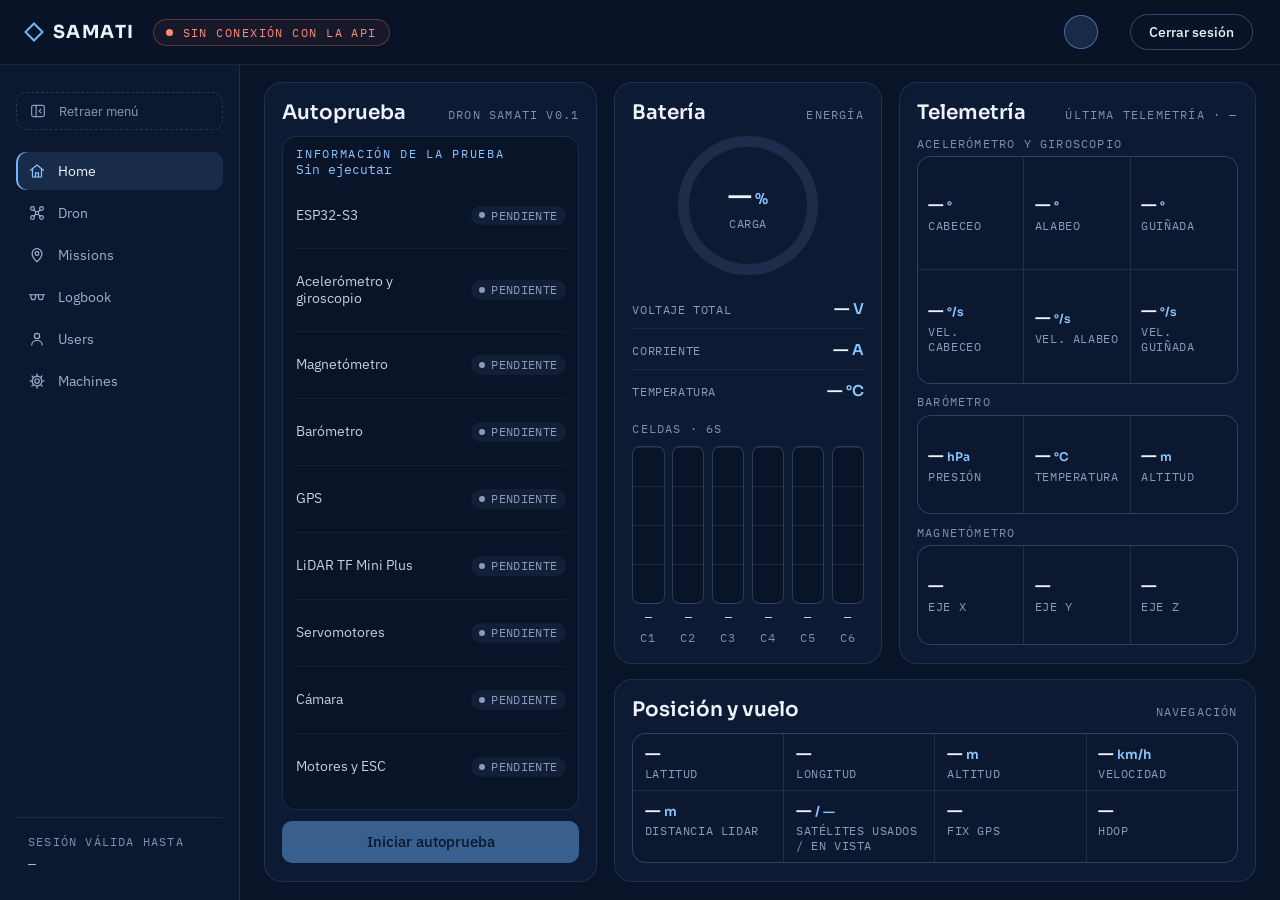
==== commit f5b6c075: "Cámara ESP32-S3 con OTA, misiones y mejoras de la API - enbedded/Examples/Camara_S3_ota_ws: ESP32-S3" ====
--- a/sitio_web/panel_control/index.html
+++ b/sitio_web/panel_control/index.html
@@ -145,7 +145,7 @@
   </div>
 
   <script src="../main.js?v=7"></script>
-  <script src="sesion_panel.js?v=7"></script>
+  <script src="sesion_panel.js?v=9"></script>
   <script src="enlace_ws.js?v=1"></script>
   <script src="main.js?v=3"></script>
 </body>
